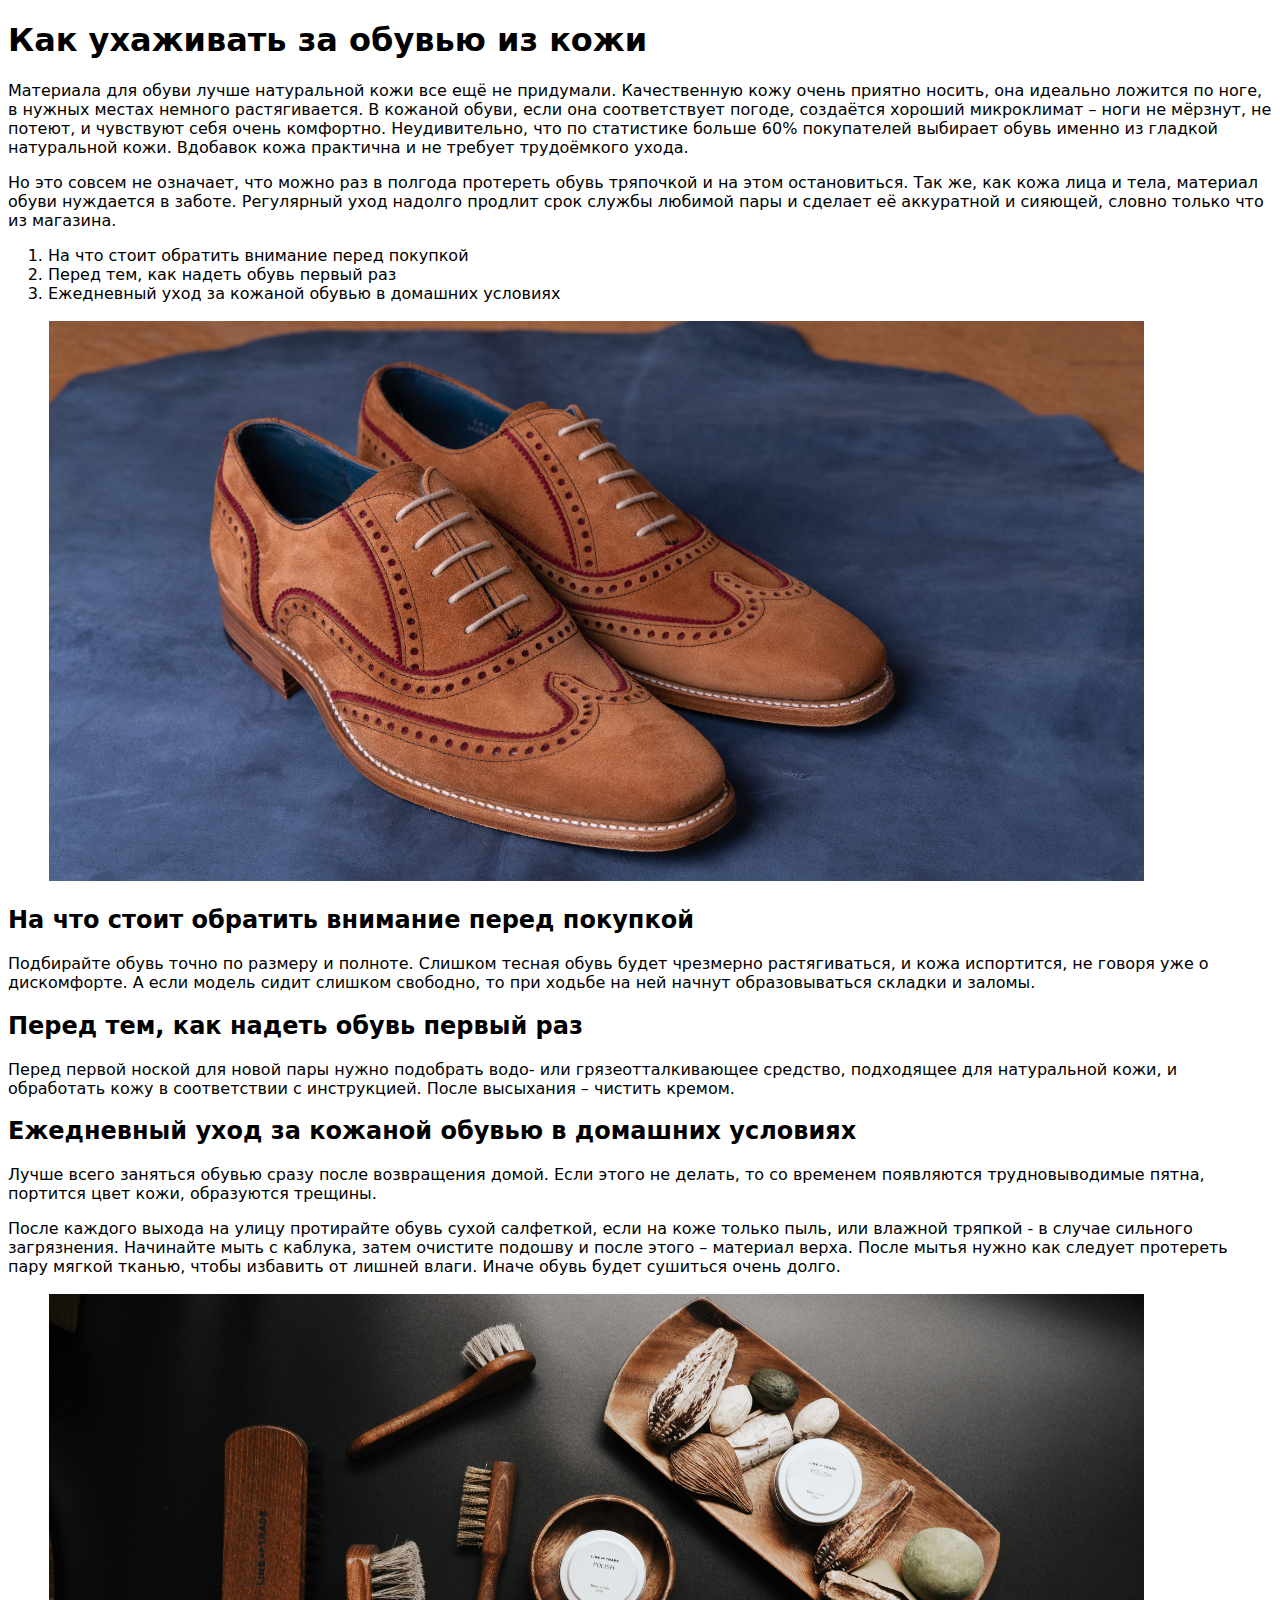
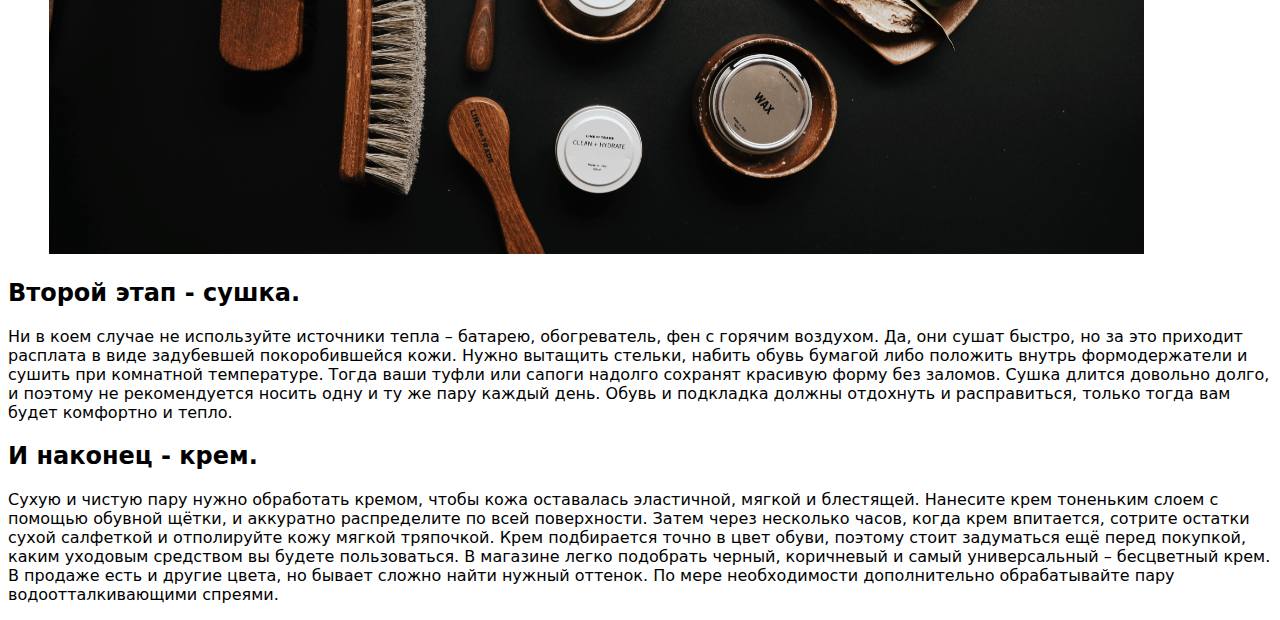
==== article.html @ 8c7f5c5b "first commit" ====
<!DOCTYPE html>
<html lang="en">
  <head>
    <meta charset="UTF-8" />
    <meta http-equiv="X-UA-Compatible" content="IE=edge" />
    <meta name="viewport" content="width=device-width, initial-scale=1.0" />
    <link rel="stylesheet" href="style.css" />
    <title>Document</title>
  </head>
  <body>
    <div class="wrapper">
      <h1>Как ухаживать за обувью из кожи</h1>
      <p>
        Материала для обуви лучше натуральной кожи все ещё не придумали.
        Качественную кожу очень приятно носить, она идеально ложится по ноге, в
        нужных местах немного растягивается. В кожаной обуви, если она
        соответствует погоде, создаётся хороший микроклимат – ноги не мёрзнут,
        не потеют, и чувствуют себя очень комфортно. Неудивительно, что по
        статистике больше 60% покупателей выбирает обувь именно из гладкой
        натуральной кожи. Вдобавок кожа практична и не требует трудоёмкого
        ухода.
      </p>
      <p>
        Но это совсем не означает, что можно раз в полгода протереть обувь
        тряпочкой и на этом остановиться. Так же, как кожа лица и тела, материал
        обуви нуждается в заботе. Регулярный уход надолго продлит срок службы
        любимой пары и сделает её аккуратной и сияющей, словно только что из
        магазина.
      </p>

      <ol>
        <li>На что стоит обратить внимание перед покупкой</li>
        <li>Перед тем, как надеть обувь первый раз</li>
        <li>Ежедневный уход за кожаной обувью в домашних условиях</li>
      </ol>

      <figure>
        <img src="/image/Rectangle 5.png" alt="картинка коричневых оксфордов" />
      </figure>

      <h2>На что стоит обратить внимание перед покупкой</h2>
      <p>
        Подбирайте обувь точно по размеру и полноте. Слишком тесная обувь будет
        чрезмерно растягиваться, и кожа испортится, не говоря уже о дискомфорте.
        А если модель сидит слишком свободно, то при ходьбе на ней начнут
        образовываться складки и заломы.
      </p>

      <h2>Перед тем, как надеть обувь первый раз</h2>
      <p>
        Перед первой ноской для новой пары нужно подобрать водо- или
        грязеотталкивающее средство, подходящее для натуральной кожи, и
        обработать кожу в соответствии с инструкцией. После высыхания – чистить
        кремом.
      </p>

      <h2>Ежедневный уход за кожаной обувью в домашних условиях</h2>
      <p>
        Лучше всего заняться обувью сразу после возвращения домой. Если этого не
        делать, то со временем появляются трудновыводимые пятна, портится цвет
        кожи, образуются трещины.
      </p>
      <p>
        После каждого выхода на улицу протирайте обувь сухой салфеткой, если на
        коже только пыль, или влажной тряпкой - в случае сильного загрязнения.
        Начинайте мыть с каблука, затем очистите подошву и после этого –
        материал верха. После мытья нужно как следует протереть пару мягкой
        тканью, чтобы избавить от лишней влаги. Иначе обувь будет сушиться очень
        долго.
      </p>

      <figure>
        <img
          src="/image/Rectangle 6.png"
          alt="картинка аксессуаров для ухода за обувью"
        />
      </figure>

      <h2>Второй этап - сушка.</h2>
      <p>
        Ни в коем случае не используйте источники тепла – батарею, обогреватель,
        фен с горячим воздухом. Да, они сушат быстро, но за это приходит
        расплата в виде задубевшей покоробившейся кожи. Нужно вытащить стельки,
        набить обувь бумагой либо положить внутрь формодержатели и сушить при
        комнатной температуре. Тогда ваши туфли или сапоги надолго сохранят
        красивую форму без заломов. Сушка длится довольно долго, и поэтому не
        рекомендуется носить одну и ту же пару каждый день. Обувь и подкладка
        должны отдохнуть и расправиться, только тогда вам будет комфортно и
        тепло.
      </p>

      <h2>И наконец - крем.</h2>
      <p>
        Сухую и чистую пару нужно обработать кремом, чтобы кожа оставалась
        эластичной, мягкой и блестящей. Нанесите крем тоненьким слоем с помощью
        обувной щётки, и аккуратно распределите по всей поверхности. Затем через
        несколько часов, когда крем впитается, сотрите остатки сухой салфеткой и
        отполируйте кожу мягкой тряпочкой. Крем подбирается точно в цвет обуви,
        поэтому стоит задуматься ещё перед покупкой, каким уходовым средством вы
        будете пользоваться. В магазине легко подобрать черный, коричневый и
        самый универсальный – бесцветный крем. В продаже есть и другие цвета, но
        бывает сложно найти нужный оттенок. По мере необходимости дополнительно
        обрабатывайте пару водоотталкивающими спреями.
      </p>
    </div>
  </body>
</html>
---- style.css ----
body {
    font-family: system-ui, -apple-system, BlinkMacSystemFont, 'Segoe UI', Roboto, Oxygen, Ubuntu, Cantarell, 'Open Sans', 'Helvetica Neue', sans-serif;
}
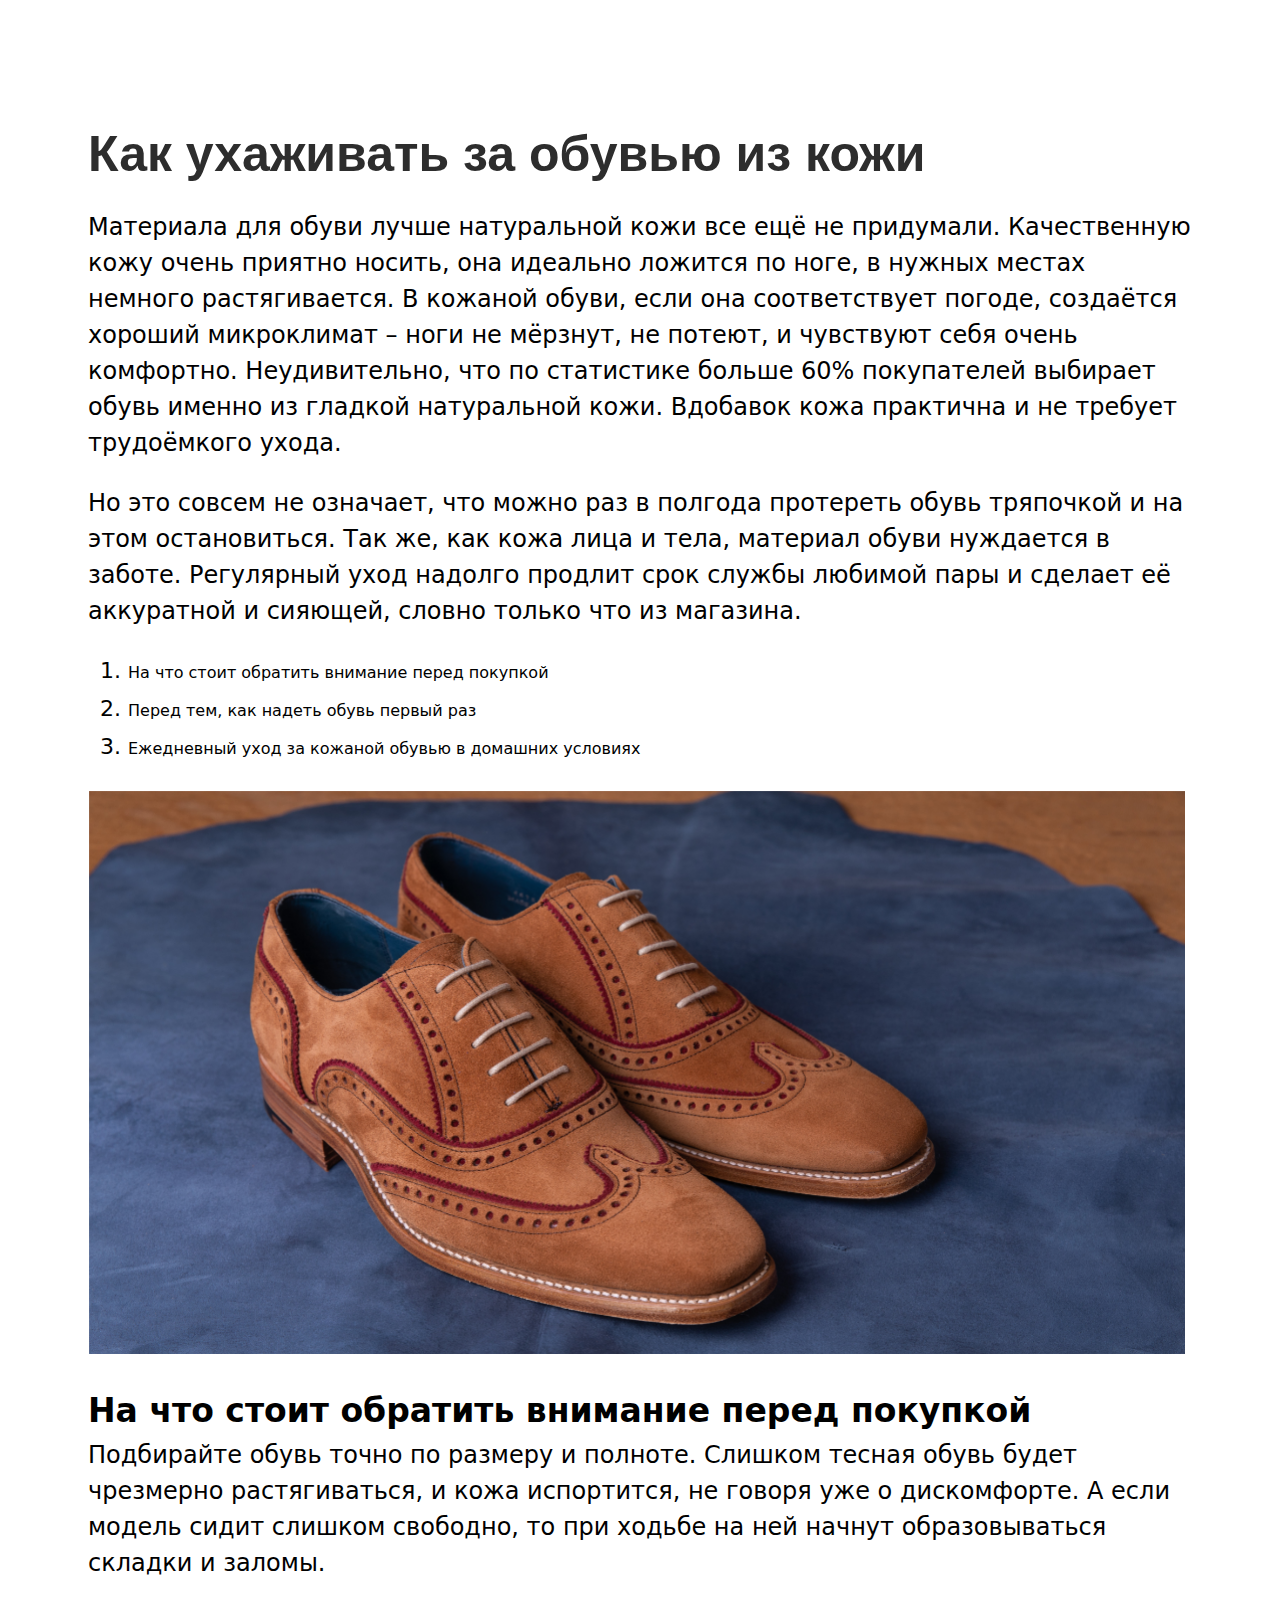
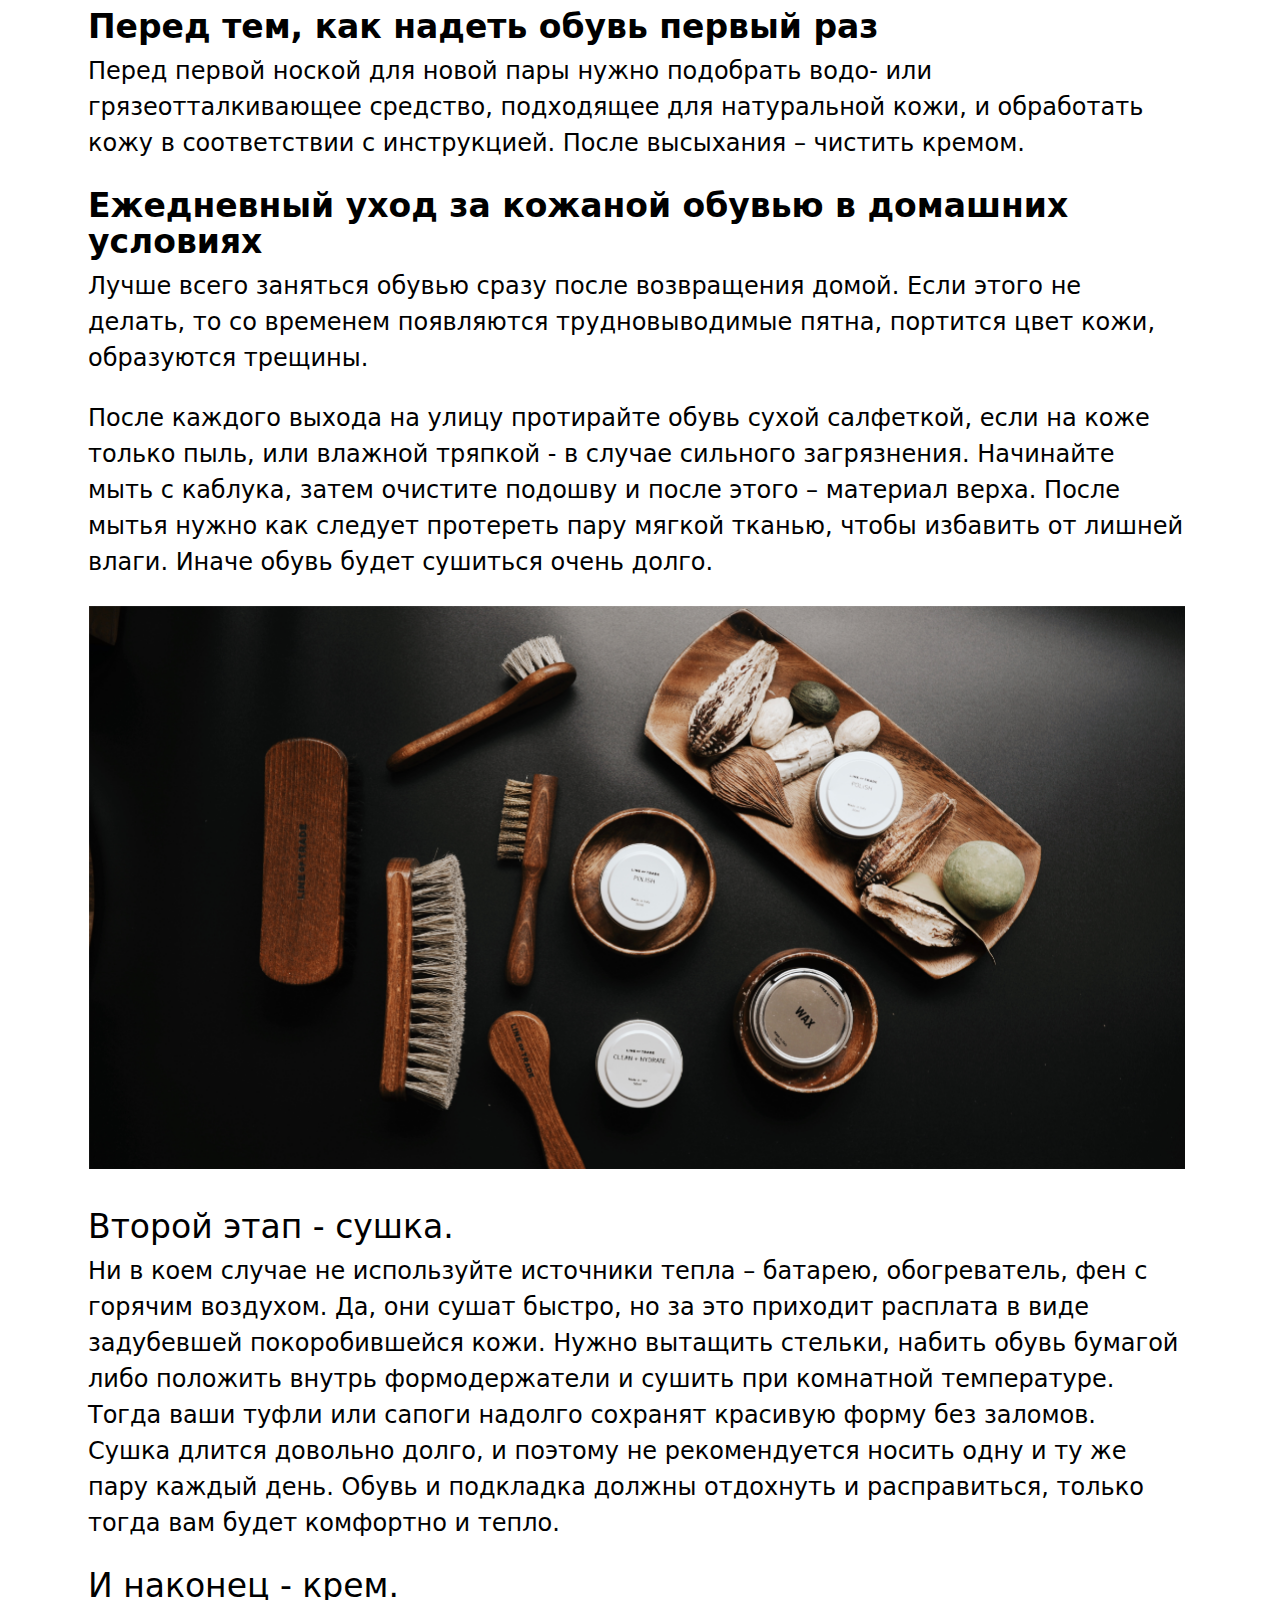
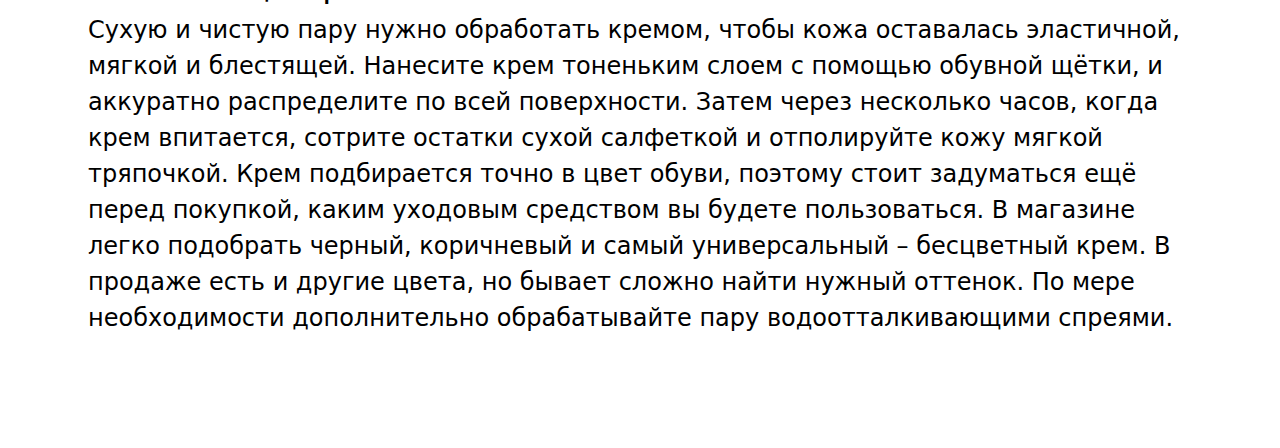
==== commit cd31ed95: "change css" ====
--- a/article.html
+++ b/article.html
@@ -27,81 +27,102 @@
         любимой пары и сделает её аккуратной и сияющей, словно только что из
         магазина.
       </p>
+      <section class="content">
+        <ol class="navy">
+          <li>
+            <a href="#before-sale"
+              >На что стоит обратить внимание перед покупкой</a
+            >
+          </li>
+          <li>
+            <a href="#before-first-use"
+              >Перед тем, как надеть обувь первый раз</a
+            >
+          </li>
+          <li>
+            <a href="#everyday-care"
+              >Ежедневный уход за кожаной обувью в домашних условиях</a
+            >
+          </li>
+        </ol>
 
-      <ol>
-        <li>На что стоит обратить внимание перед покупкой</li>
-        <li>Перед тем, как надеть обувь первый раз</li>
-        <li>Ежедневный уход за кожаной обувью в домашних условиях</li>
-      </ol>
+        <section class="" id="before-sale">
+          <img
+            src="/image/Rectangle 5.png"
+            alt="картинка коричневых оксфордов"
+          />
+          <h2>На что стоит обратить внимание перед покупкой</h2>
+          <p>
+            Подбирайте обувь точно по размеру и полноте. Слишком тесная обувь
+            будет чрезмерно растягиваться, и кожа испортится, не говоря уже о
+            дискомфорте. А если модель сидит слишком свободно, то при ходьбе на
+            ней начнут образовываться складки и заломы.
+          </p>
+        </section>
 
-      <figure>
-        <img src="/image/Rectangle 5.png" alt="картинка коричневых оксфордов" />
-      </figure>
+        <section class="" id="before-first-use">
+          <h2>Перед тем, как надеть обувь первый раз</h2>
+          <p>
+            Перед первой ноской для новой пары нужно подобрать водо- или
+            грязеотталкивающее средство, подходящее для натуральной кожи, и
+            обработать кожу в соответствии с инструкцией. После высыхания –
+            чистить кремом.
+          </p>
+        </section>
 
-      <h2>На что стоит обратить внимание перед покупкой</h2>
-      <p>
-        Подбирайте обувь точно по размеру и полноте. Слишком тесная обувь будет
-        чрезмерно растягиваться, и кожа испортится, не говоря уже о дискомфорте.
-        А если модель сидит слишком свободно, то при ходьбе на ней начнут
-        образовываться складки и заломы.
-      </p>
+        <section>
+          <h2 id="everyday-care">
+            Ежедневный уход за кожаной обувью в домашних условиях
+          </h2>
+          <p>
+            Лучше всего заняться обувью сразу после возвращения домой. Если
+            этого не делать, то со временем появляются трудновыводимые пятна,
+            портится цвет кожи, образуются трещины.
+          </p>
+          <p>
+            После каждого выхода на улицу протирайте обувь сухой салфеткой, если
+            на коже только пыль, или влажной тряпкой - в случае сильного
+            загрязнения. Начинайте мыть с каблука, затем очистите подошву и
+            после этого – материал верха. После мытья нужно как следует
+            протереть пару мягкой тканью, чтобы избавить от лишней влаги. Иначе
+            обувь будет сушиться очень долго.
+          </p>
+          <img
+            src="/image/Rectangle 6.png"
+            alt="картинка аксессуаров для ухода за обувью"
+          />
+        </section>
 
-      <h2>Перед тем, как надеть обувь первый раз</h2>
-      <p>
-        Перед первой ноской для новой пары нужно подобрать водо- или
-        грязеотталкивающее средство, подходящее для натуральной кожи, и
-        обработать кожу в соответствии с инструкцией. После высыхания – чистить
-        кремом.
-      </p>
+        <section class="care">
+          <h2 class="h-care">Второй этап - сушка.</h2>
+          <p>
+            Ни в коем случае не используйте источники тепла – батарею,
+            обогреватель, фен с горячим воздухом. Да, они сушат быстро, но за
+            это приходит расплата в виде задубевшей покоробившейся кожи. Нужно
+            вытащить стельки, набить обувь бумагой либо положить внутрь
+            формодержатели и сушить при комнатной температуре. Тогда ваши туфли
+            или сапоги надолго сохранят красивую форму без заломов. Сушка длится
+            довольно долго, и поэтому не рекомендуется носить одну и ту же пару
+            каждый день. Обувь и подкладка должны отдохнуть и расправиться,
+            только тогда вам будет комфортно и тепло.
+          </p>
 
-      <h2>Ежедневный уход за кожаной обувью в домашних условиях</h2>
-      <p>
-        Лучше всего заняться обувью сразу после возвращения домой. Если этого не
-        делать, то со временем появляются трудновыводимые пятна, портится цвет
-        кожи, образуются трещины.
-      </p>
-      <p>
-        После каждого выхода на улицу протирайте обувь сухой салфеткой, если на
-        коже только пыль, или влажной тряпкой - в случае сильного загрязнения.
-        Начинайте мыть с каблука, затем очистите подошву и после этого –
-        материал верха. После мытья нужно как следует протереть пару мягкой
-        тканью, чтобы избавить от лишней влаги. Иначе обувь будет сушиться очень
-        долго.
-      </p>
-
-      <figure>
-        <img
-          src="/image/Rectangle 6.png"
-          alt="картинка аксессуаров для ухода за обувью"
-        />
-      </figure>
-
-      <h2>Второй этап - сушка.</h2>
-      <p>
-        Ни в коем случае не используйте источники тепла – батарею, обогреватель,
-        фен с горячим воздухом. Да, они сушат быстро, но за это приходит
-        расплата в виде задубевшей покоробившейся кожи. Нужно вытащить стельки,
-        набить обувь бумагой либо положить внутрь формодержатели и сушить при
-        комнатной температуре. Тогда ваши туфли или сапоги надолго сохранят
-        красивую форму без заломов. Сушка длится довольно долго, и поэтому не
-        рекомендуется носить одну и ту же пару каждый день. Обувь и подкладка
-        должны отдохнуть и расправиться, только тогда вам будет комфортно и
-        тепло.
-      </p>
-
-      <h2>И наконец - крем.</h2>
-      <p>
-        Сухую и чистую пару нужно обработать кремом, чтобы кожа оставалась
-        эластичной, мягкой и блестящей. Нанесите крем тоненьким слоем с помощью
-        обувной щётки, и аккуратно распределите по всей поверхности. Затем через
-        несколько часов, когда крем впитается, сотрите остатки сухой салфеткой и
-        отполируйте кожу мягкой тряпочкой. Крем подбирается точно в цвет обуви,
-        поэтому стоит задуматься ещё перед покупкой, каким уходовым средством вы
-        будете пользоваться. В магазине легко подобрать черный, коричневый и
-        самый универсальный – бесцветный крем. В продаже есть и другие цвета, но
-        бывает сложно найти нужный оттенок. По мере необходимости дополнительно
-        обрабатывайте пару водоотталкивающими спреями.
-      </p>
+          <h2 class="h-care">И наконец - крем.</h2>
+          <p>
+            Сухую и чистую пару нужно обработать кремом, чтобы кожа оставалась
+            эластичной, мягкой и блестящей. Нанесите крем тоненьким слоем с
+            помощью обувной щётки, и аккуратно распределите по всей поверхности.
+            Затем через несколько часов, когда крем впитается, сотрите остатки
+            сухой салфеткой и отполируйте кожу мягкой тряпочкой. Крем
+            подбирается точно в цвет обуви, поэтому стоит задуматься ещё перед
+            покупкой, каким уходовым средством вы будете пользоваться. В
+            магазине легко подобрать черный, коричневый и самый универсальный –
+            бесцветный крем. В продаже есть и другие цвета, но бывает сложно
+            найти нужный оттенок. По мере необходимости дополнительно
+            обрабатывайте пару водоотталкивающими спреями.
+          </p>
+        </section>
+      </section>
     </div>
   </body>
 </html>
--- a/style.css
+++ b/style.css
@@ -1,4 +1,65 @@
 body {
-    font-family: system-ui, -apple-system, BlinkMacSystemFont, 'Segoe UI', Roboto, Oxygen, Ubuntu, Cantarell, 'Open Sans', 'Helvetica Neue', sans-serif;
+    font-family: 
+    system-ui, 
+    -apple-system, 
+    BlinkMacSystemFont, 
+    'Segoe UI', 
+    Roboto, 
+    Oxygen, 
+    Ubuntu, 
+    Cantarell, 
+    'Open Sans', 
+    'Helvetica Neue', 
+    sans-serif;
+    padding: 80px;
 }
 
+.wrapper {
+    max-width: 1920px;
+    font-size: 22px;
+    line-height: 36px;
+}
+
+.content {
+    max-width: 1095px;
+}
+
+h1 {
+    width: 870px;
+    height: 54px;
+    font-size: 50px;
+    line-height: 65px;
+    color: #2d2d2d;
+    font-weight: bold;
+    font-family: "Arial"; 
+}
+
+h2 {
+    margin-bottom: -16px;
+}
+
+ol {
+    list-style-position: outside;
+}
+
+p {
+    font-size: 24px;
+}
+
+a {
+    color: inherit;
+    text-decoration: none;
+    font-size: 16px;
+}
+
+img {
+    width: 1098px;
+    height: 566px;
+}
+
+.h-care {
+    font-weight: 400;
+}
+
+
+
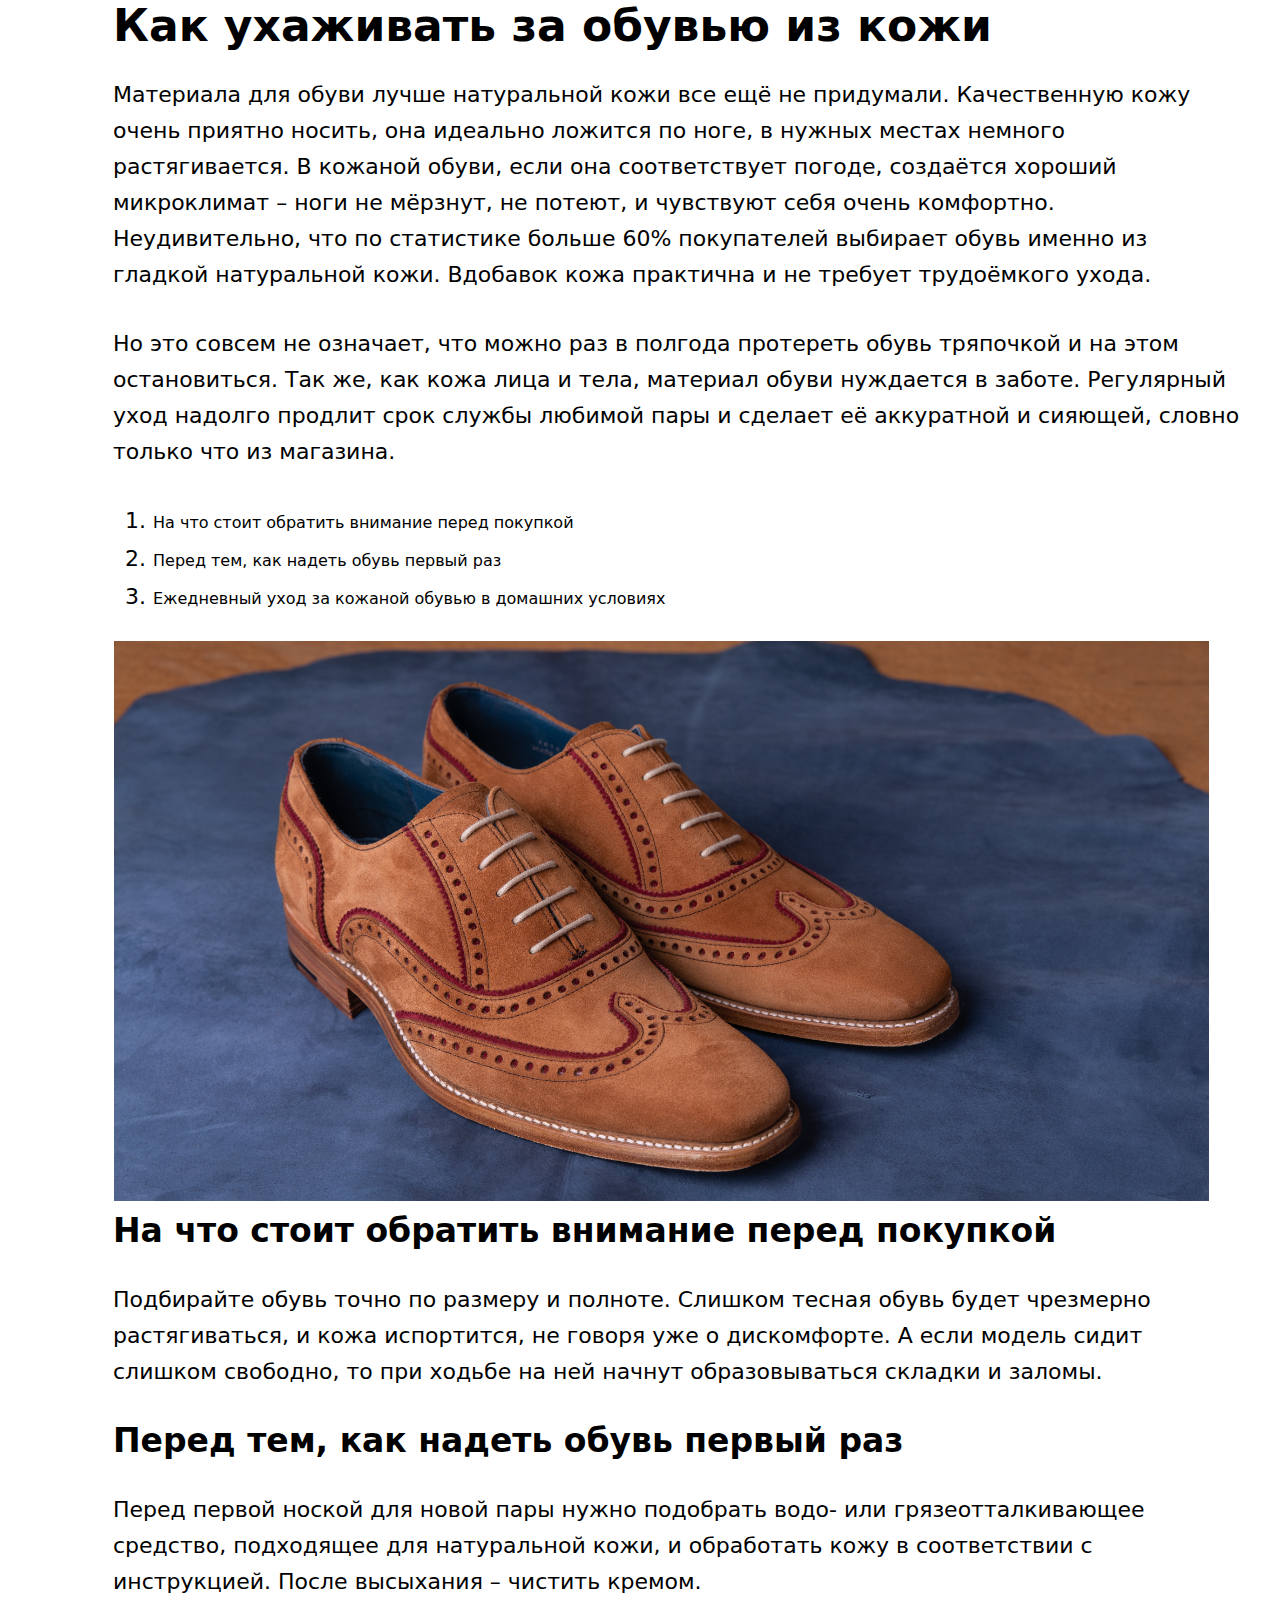
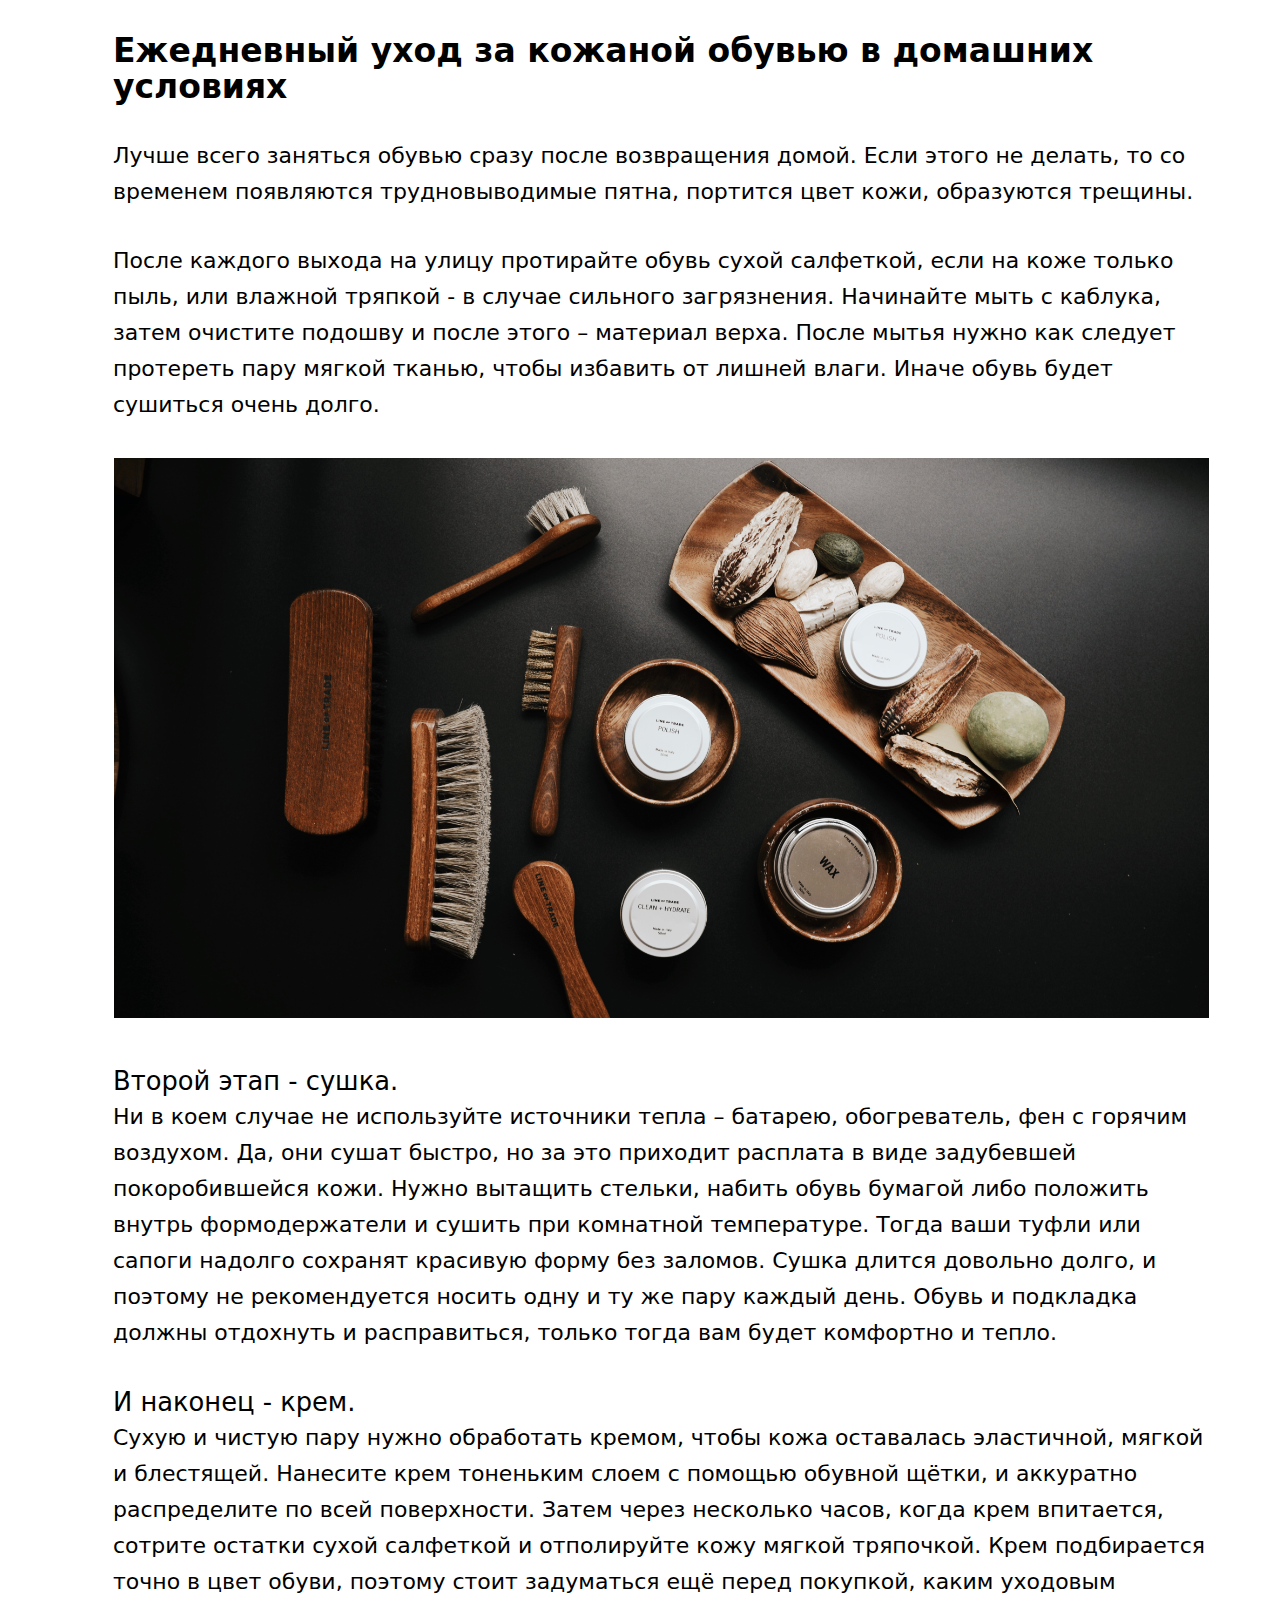
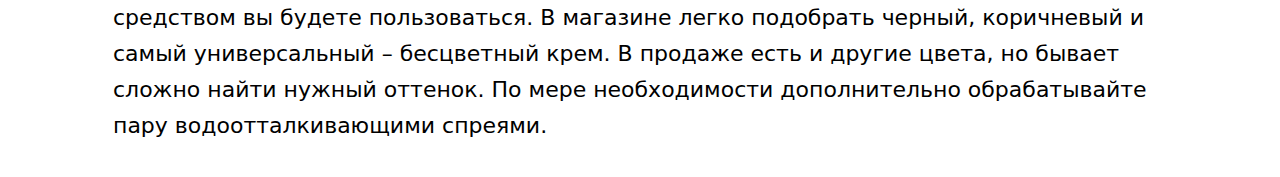
==== commit 3aa3c6a6: "change css" ====
--- a/article.html
+++ b/article.html
@@ -9,7 +9,7 @@
   </head>
   <body>
     <div class="wrapper">
-      <h1>Как ухаживать за обувью из кожи</h1>
+      <h1 class="header-main">Как ухаживать за обувью из кожи</h1>
       <p>
         Материала для обуви лучше натуральной кожи все ещё не придумали.
         Качественную кожу очень приятно носить, она идеально ложится по ноге, в
@@ -46,12 +46,14 @@
           </li>
         </ol>
 
-        <section class="" id="before-sale">
+        <section class="section" id="before-sale">
           <img
             src="/image/Rectangle 5.png"
             alt="картинка коричневых оксфордов"
           />
-          <h2>На что стоит обратить внимание перед покупкой</h2>
+          <h2 class="look-before">
+            На что стоит обратить внимание перед покупкой
+          </h2>
           <p>
             Подбирайте обувь точно по размеру и полноте. Слишком тесная обувь
             будет чрезмерно растягиваться, и кожа испортится, не говоря уже о
@@ -60,8 +62,8 @@
           </p>
         </section>
 
-        <section class="" id="before-first-use">
-          <h2>Перед тем, как надеть обувь первый раз</h2>
+        <section class="section" id="before-first-use">
+          <h2 class="look-before">Перед тем, как надеть обувь первый раз</h2>
           <p>
             Перед первой ноской для новой пары нужно подобрать водо- или
             грязеотталкивающее средство, подходящее для натуральной кожи, и
@@ -70,7 +72,7 @@
           </p>
         </section>
 
-        <section>
+        <section class="section">
           <h2 id="everyday-care">
             Ежедневный уход за кожаной обувью в домашних условиях
           </h2>
@@ -93,8 +95,8 @@
           />
         </section>
 
-        <section class="care">
-          <h2 class="h-care">Второй этап - сушка.</h2>
+        <section class="section">
+          <h3 class="care">Второй этап - сушка.</h3>
           <p>
             Ни в коем случае не используйте источники тепла – батарею,
             обогреватель, фен с горячим воздухом. Да, они сушат быстро, но за
@@ -107,7 +109,7 @@
             только тогда вам будет комфортно и тепло.
           </p>
 
-          <h2 class="h-care">И наконец - крем.</h2>
+          <h3 class="care">И наконец - крем.</h3>
           <p>
             Сухую и чистую пару нужно обработать кремом, чтобы кожа оставалась
             эластичной, мягкой и блестящей. Нанесите крем тоненьким слоем с
--- a/style.css
+++ b/style.css
@@ -1,3 +1,7 @@
+*{ 
+    box-sizing: border-box;
+}
+
 body {
     font-family: 
     system-ui, 
@@ -11,39 +15,25 @@
     'Open Sans', 
     'Helvetica Neue', 
     sans-serif;
-    padding: 80px;
+    font-size: 22px;
+    line-height: 33px;
+    padding-left: 75px;
 }
 
 .wrapper {
     max-width: 1920px;
     font-size: 22px;
     line-height: 36px;
+    padding: 0 30px;
 }
 
 .content {
     max-width: 1095px;
 }
 
-h1 {
-    width: 870px;
-    height: 54px;
-    font-size: 50px;
-    line-height: 65px;
-    color: #2d2d2d;
-    font-weight: bold;
-    font-family: "Arial"; 
-}
-
-h2 {
-    margin-bottom: -16px;
-}
-
-ol {
-    list-style-position: outside;
-}
-
-p {
-    font-size: 24px;
+h2, p, h3, h1 {
+    margin: 0;
+    margin-bottom: 33px;
 }
 
 a {
@@ -52,14 +42,11 @@
     font-size: 16px;
 }
 
-img {
-    width: 1098px;
-    height: 566px;
+.section {
+    margin-bottom: 33px;
 }
 
-.h-care {
+.care {
     font-weight: 400;
-}
-
-
-
+    margin-bottom: 0;
+}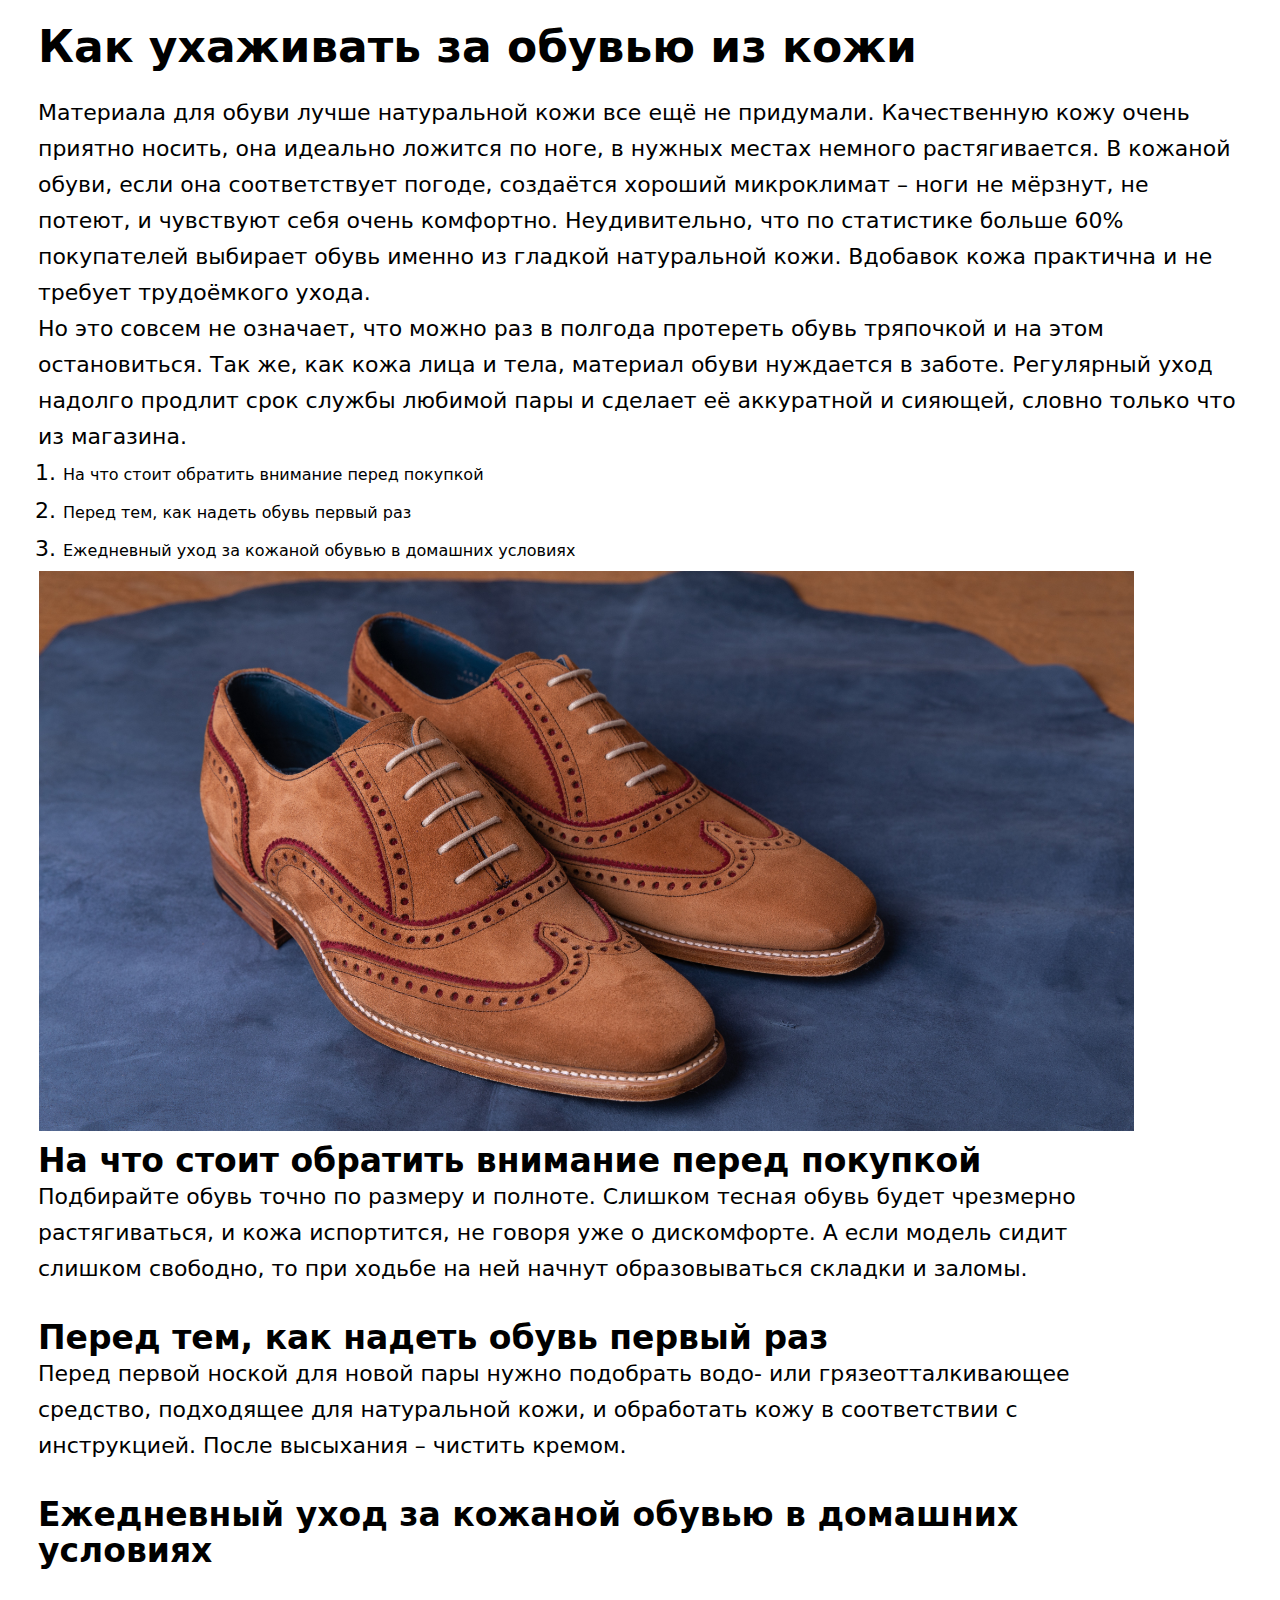
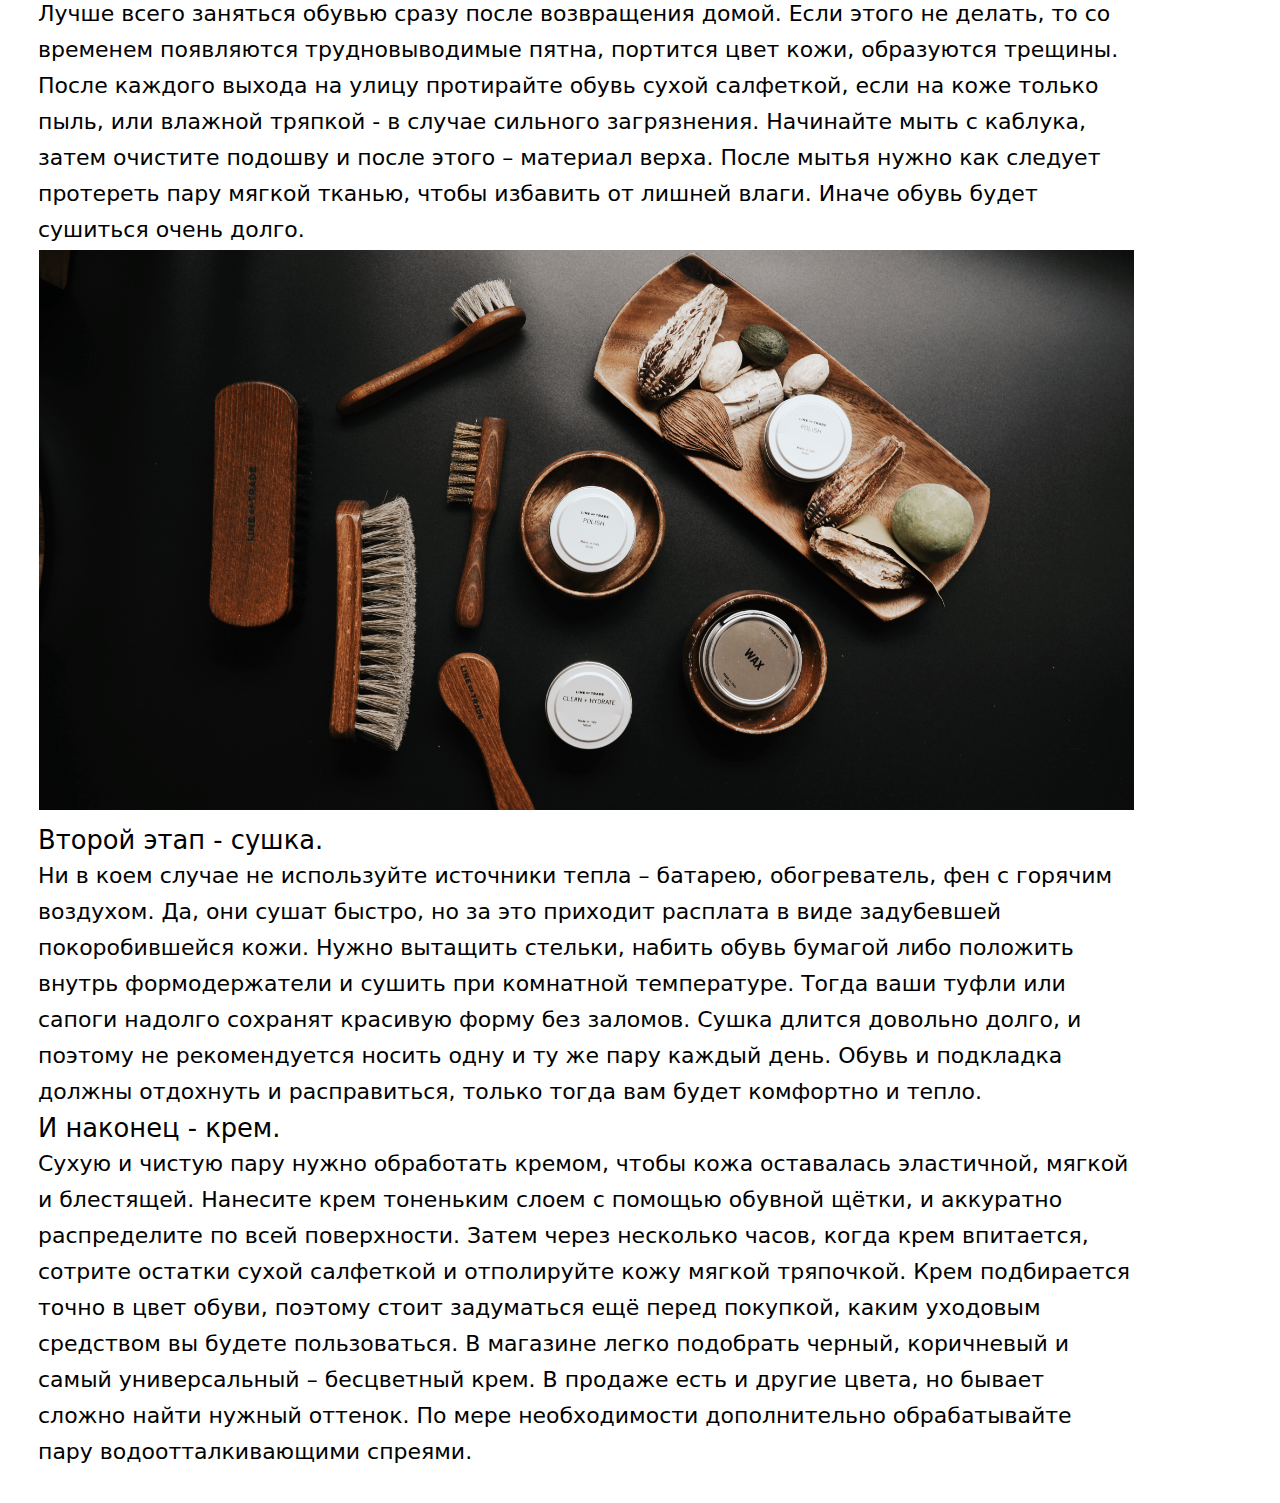
==== commit 7771aec4: "change css" ====
--- a/article.html
+++ b/article.html
@@ -10,7 +10,7 @@
   <body>
     <div class="wrapper">
       <h1 class="header-main">Как ухаживать за обувью из кожи</h1>
-      <p>
+      <p class="paragraph">
         Материала для обуви лучше натуральной кожи все ещё не придумали.
         Качественную кожу очень приятно носить, она идеально ложится по ноге, в
         нужных местах немного растягивается. В кожаной обуви, если она
@@ -20,14 +20,14 @@
         натуральной кожи. Вдобавок кожа практична и не требует трудоёмкого
         ухода.
       </p>
-      <p>
+      <p class="paragraph">
         Но это совсем не означает, что можно раз в полгода протереть обувь
         тряпочкой и на этом остановиться. Так же, как кожа лица и тела, материал
         обуви нуждается в заботе. Регулярный уход надолго продлит срок службы
         любимой пары и сделает её аккуратной и сияющей, словно только что из
         магазина.
       </p>
-      <section class="content">
+      <nav class="nav">
         <ol class="navy">
           <li>
             <a href="#before-sale"
@@ -45,7 +45,9 @@
             >
           </li>
         </ol>
+      </nav>
 
+      <div class="content">
         <section class="section" id="before-sale">
           <img
             src="/image/Rectangle 5.png"
@@ -54,7 +56,7 @@
           <h2 class="look-before">
             На что стоит обратить внимание перед покупкой
           </h2>
-          <p>
+          <p class="paragraph">
             Подбирайте обувь точно по размеру и полноте. Слишком тесная обувь
             будет чрезмерно растягиваться, и кожа испортится, не говоря уже о
             дискомфорте. А если модель сидит слишком свободно, то при ходьбе на
@@ -64,7 +66,7 @@
 
         <section class="section" id="before-first-use">
           <h2 class="look-before">Перед тем, как надеть обувь первый раз</h2>
-          <p>
+          <p class="paragraph">
             Перед первой ноской для новой пары нужно подобрать водо- или
             грязеотталкивающее средство, подходящее для натуральной кожи, и
             обработать кожу в соответствии с инструкцией. После высыхания –
@@ -76,12 +78,12 @@
           <h2 id="everyday-care">
             Ежедневный уход за кожаной обувью в домашних условиях
           </h2>
-          <p>
+          <p class="paragraph">
             Лучше всего заняться обувью сразу после возвращения домой. Если
             этого не делать, то со временем появляются трудновыводимые пятна,
             портится цвет кожи, образуются трещины.
           </p>
-          <p>
+          <p class="paragraph">
             После каждого выхода на улицу протирайте обувь сухой салфеткой, если
             на коже только пыль, или влажной тряпкой - в случае сильного
             загрязнения. Начинайте мыть с каблука, затем очистите подошву и
@@ -93,38 +95,38 @@
             src="/image/Rectangle 6.png"
             alt="картинка аксессуаров для ухода за обувью"
           />
+          <section class="section">
+            <h3 class="care">Второй этап - сушка.</h3>
+            <p class="paragraph">
+              Ни в коем случае не используйте источники тепла – батарею,
+              обогреватель, фен с горячим воздухом. Да, они сушат быстро, но за
+              это приходит расплата в виде задубевшей покоробившейся кожи. Нужно
+              вытащить стельки, набить обувь бумагой либо положить внутрь
+              формодержатели и сушить при комнатной температуре. Тогда ваши
+              туфли или сапоги надолго сохранят красивую форму без заломов.
+              Сушка длится довольно долго, и поэтому не рекомендуется носить
+              одну и ту же пару каждый день. Обувь и подкладка должны отдохнуть
+              и расправиться, только тогда вам будет комфортно и тепло.
+            </p>
+
+            <h3 class="care">И наконец - крем.</h3>
+            <p class="paragraph">
+              Сухую и чистую пару нужно обработать кремом, чтобы кожа оставалась
+              эластичной, мягкой и блестящей. Нанесите крем тоненьким слоем с
+              помощью обувной щётки, и аккуратно распределите по всей
+              поверхности. Затем через несколько часов, когда крем впитается,
+              сотрите остатки сухой салфеткой и отполируйте кожу мягкой
+              тряпочкой. Крем подбирается точно в цвет обуви, поэтому стоит
+              задуматься ещё перед покупкой, каким уходовым средством вы будете
+              пользоваться. В магазине легко подобрать черный, коричневый и
+              самый универсальный – бесцветный крем. В продаже есть и другие
+              цвета, но бывает сложно найти нужный оттенок. По мере
+              необходимости дополнительно обрабатывайте пару водоотталкивающими
+              спреями.
+            </p>
+          </section>
         </section>
-
-        <section class="section">
-          <h3 class="care">Второй этап - сушка.</h3>
-          <p>
-            Ни в коем случае не используйте источники тепла – батарею,
-            обогреватель, фен с горячим воздухом. Да, они сушат быстро, но за
-            это приходит расплата в виде задубевшей покоробившейся кожи. Нужно
-            вытащить стельки, набить обувь бумагой либо положить внутрь
-            формодержатели и сушить при комнатной температуре. Тогда ваши туфли
-            или сапоги надолго сохранят красивую форму без заломов. Сушка длится
-            довольно долго, и поэтому не рекомендуется носить одну и ту же пару
-            каждый день. Обувь и подкладка должны отдохнуть и расправиться,
-            только тогда вам будет комфортно и тепло.
-          </p>
-
-          <h3 class="care">И наконец - крем.</h3>
-          <p>
-            Сухую и чистую пару нужно обработать кремом, чтобы кожа оставалась
-            эластичной, мягкой и блестящей. Нанесите крем тоненьким слоем с
-            помощью обувной щётки, и аккуратно распределите по всей поверхности.
-            Затем через несколько часов, когда крем впитается, сотрите остатки
-            сухой салфеткой и отполируйте кожу мягкой тряпочкой. Крем
-            подбирается точно в цвет обуви, поэтому стоит задуматься ещё перед
-            покупкой, каким уходовым средством вы будете пользоваться. В
-            магазине легко подобрать черный, коричневый и самый универсальный –
-            бесцветный крем. В продаже есть и другие цвета, но бывает сложно
-            найти нужный оттенок. По мере необходимости дополнительно
-            обрабатывайте пару водоотталкивающими спреями.
-          </p>
-        </section>
-      </section>
+      </div>
     </div>
   </body>
 </html>
--- a/style.css
+++ b/style.css
@@ -16,8 +16,12 @@
     'Helvetica Neue', 
     sans-serif;
     font-size: 22px;
-    line-height: 33px;
-    padding-left: 75px;
+
+}
+
+.navy {
+    padding: 0 25px;
+    margin: 0;
 }
 
 .wrapper {
@@ -25,15 +29,12 @@
     font-size: 22px;
     line-height: 36px;
     padding: 0 30px;
+    margin: 0 auto;
 }
 
 .content {
     max-width: 1095px;
-}
 
-h2, p, h3, h1 {
-    margin: 0;
-    margin-bottom: 33px;
 }
 
 a {
@@ -49,4 +50,8 @@
 .care {
     font-weight: 400;
     margin-bottom: 0;
+}
+
+.look-before, .care, .paragraph {
+    margin: 0;
 }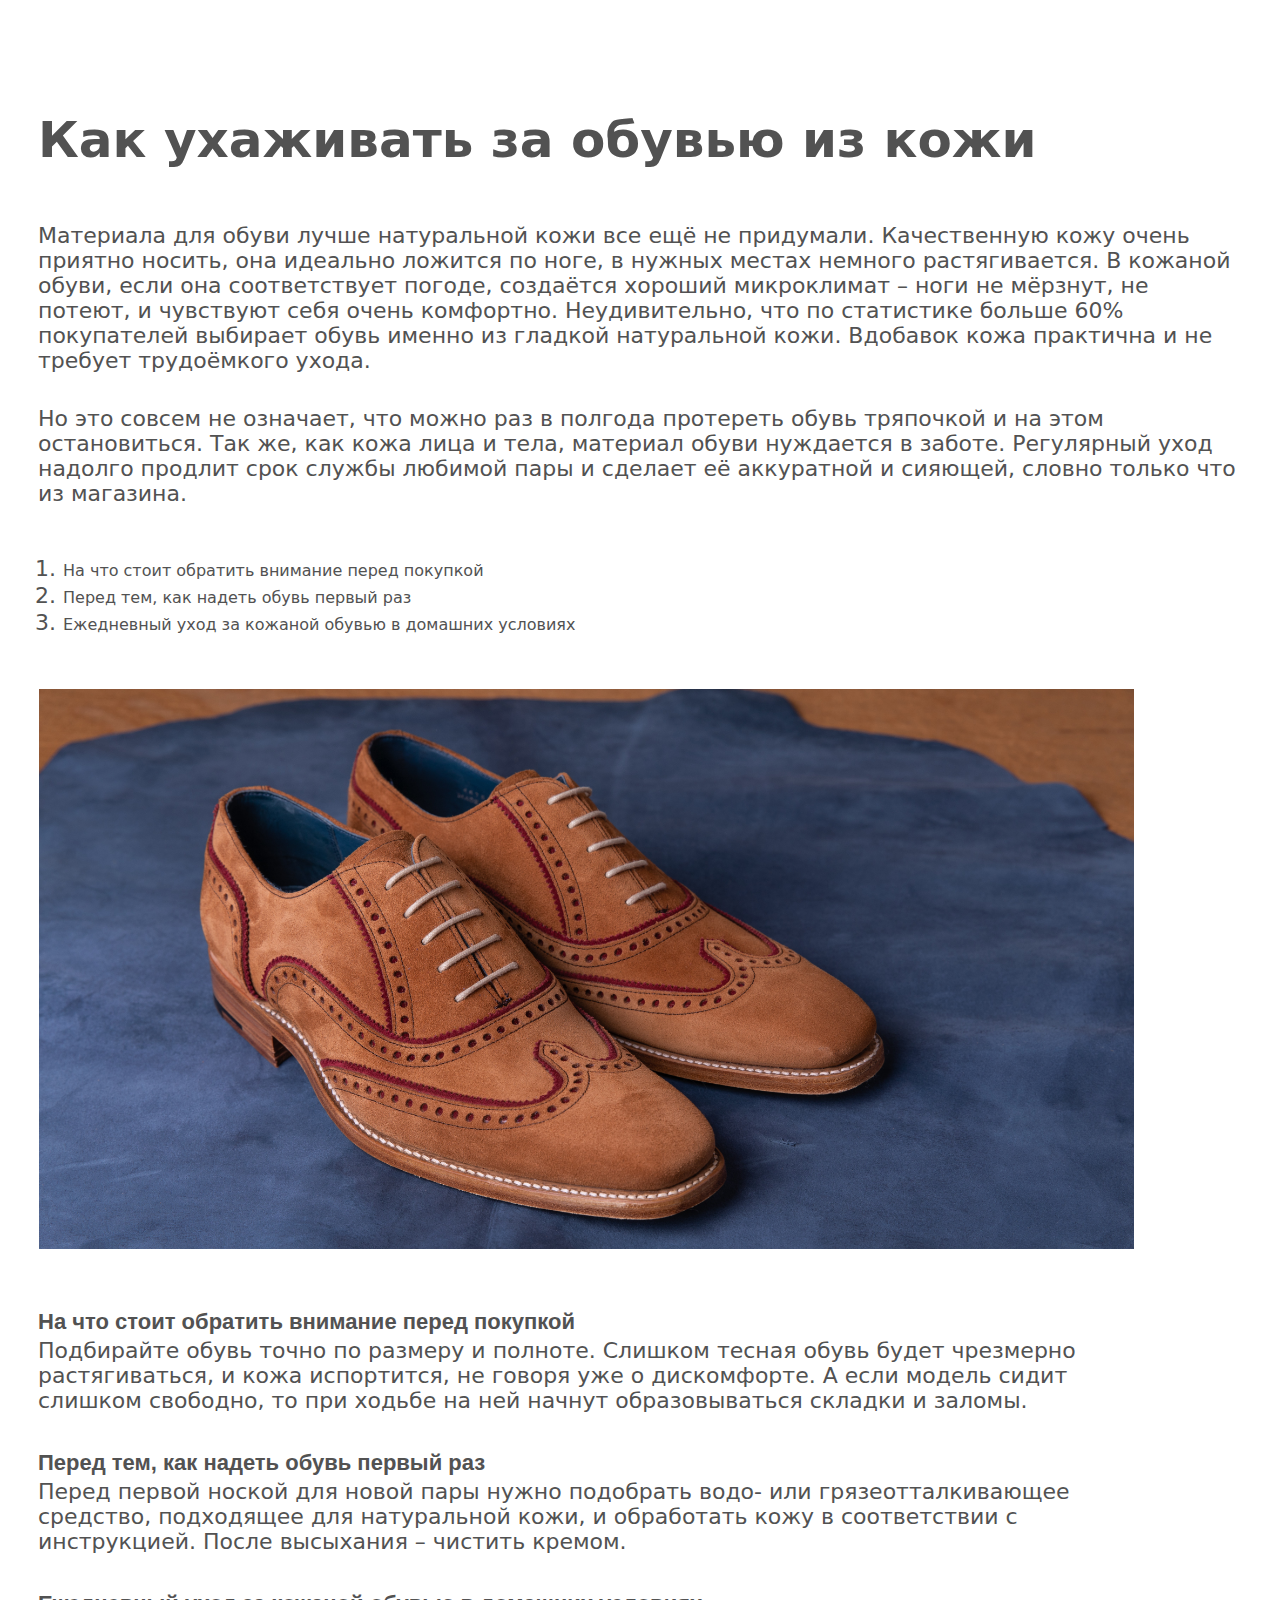
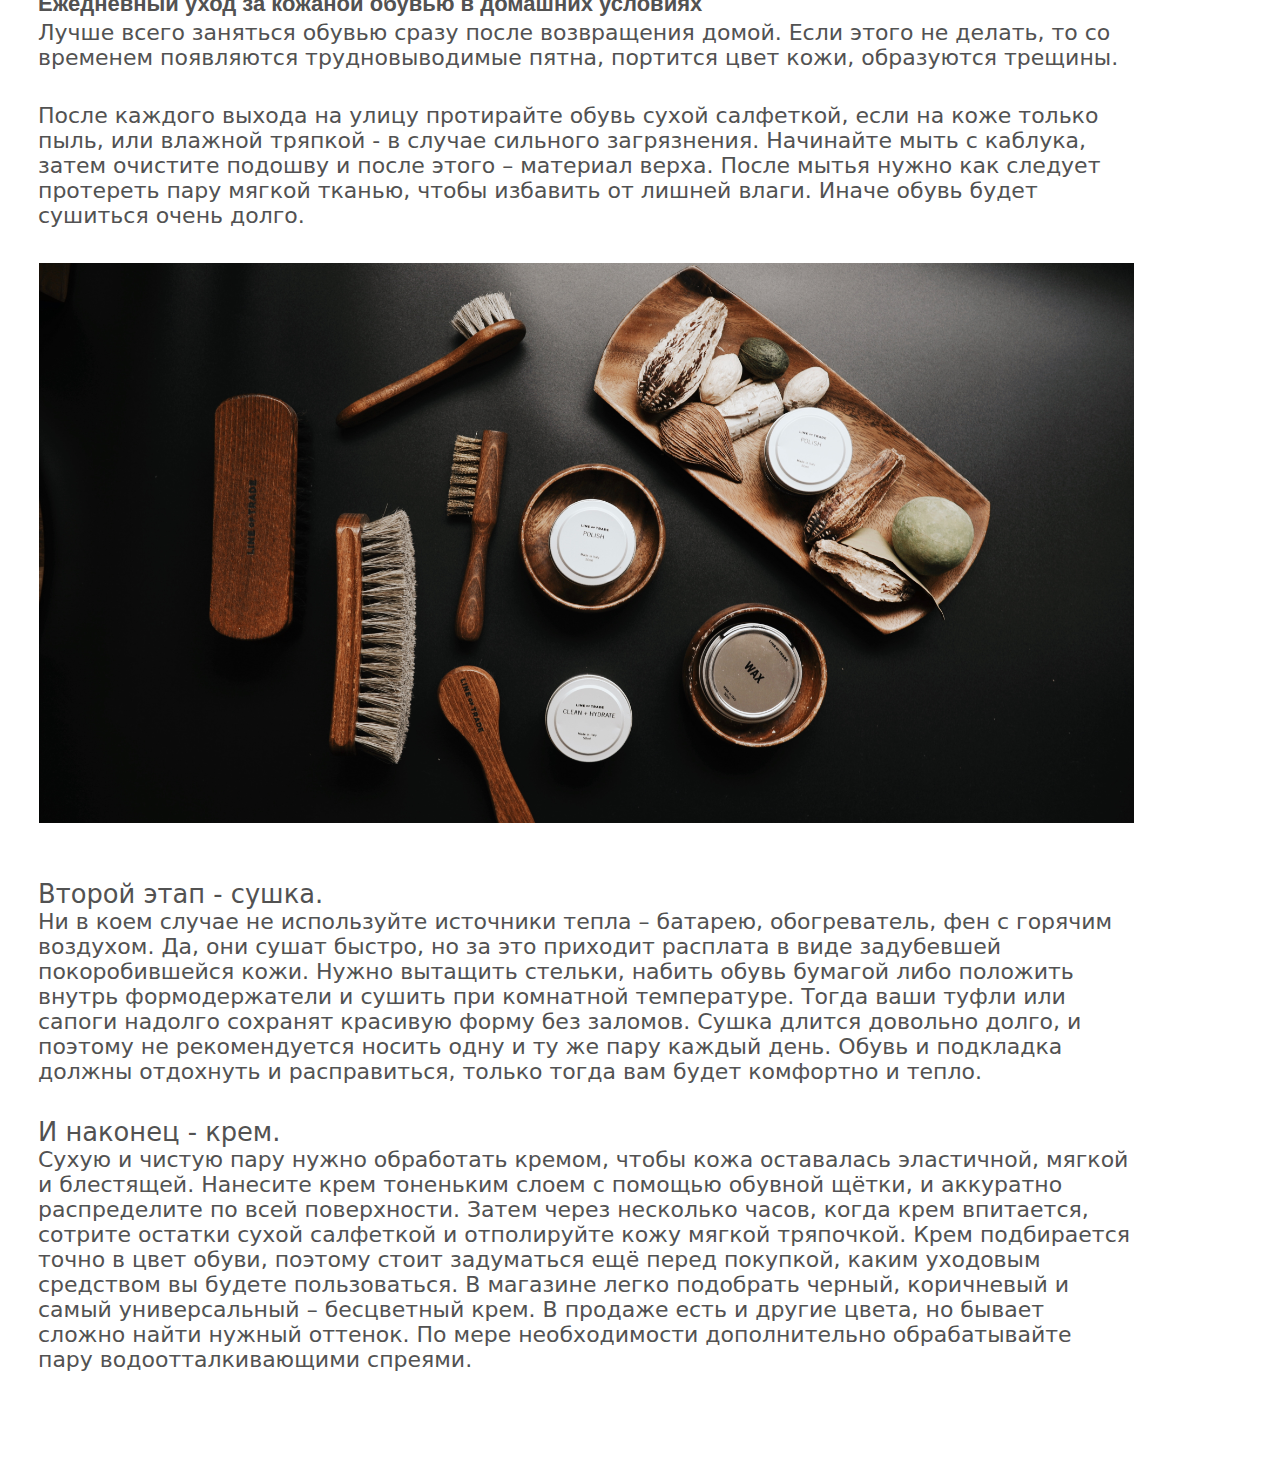
==== commit 0f22088f: "переделал css" ====
--- a/article.html
+++ b/article.html
@@ -9,7 +9,7 @@
   </head>
   <body>
     <div class="wrapper">
-      <h1 class="header-main">Как ухаживать за обувью из кожи</h1>
+      <h1 class="title">Как ухаживать за обувью из кожи</h1>
       <p class="paragraph">
         Материала для обуви лучше натуральной кожи все ещё не придумали.
         Качественную кожу очень приятно носить, она идеально ложится по ноге, в
@@ -30,17 +30,17 @@
       <nav class="nav">
         <ol class="navy">
           <li>
-            <a href="#before-sale"
+            <a class="link" href="#before-sale"
               >На что стоит обратить внимание перед покупкой</a
             >
           </li>
           <li>
-            <a href="#before-first-use"
+            <a class="link" href="#before-first-use"
               >Перед тем, как надеть обувь первый раз</a
             >
           </li>
           <li>
-            <a href="#everyday-care"
+            <a class="link" href="#everyday-care"
               >Ежедневный уход за кожаной обувью в домашних условиях</a
             >
           </li>
@@ -50,10 +50,11 @@
       <div class="content">
         <section class="section" id="before-sale">
           <img
+            class="img"
             src="/image/Rectangle 5.png"
             alt="картинка коричневых оксфордов"
           />
-          <h2 class="look-before">
+          <h2 class="sub-title">
             На что стоит обратить внимание перед покупкой
           </h2>
           <p class="paragraph">
@@ -65,7 +66,7 @@
         </section>
 
         <section class="section" id="before-first-use">
-          <h2 class="look-before">Перед тем, как надеть обувь первый раз</h2>
+          <h2 class="sub-title">Перед тем, как надеть обувь первый раз</h2>
           <p class="paragraph">
             Перед первой ноской для новой пары нужно подобрать водо- или
             грязеотталкивающее средство, подходящее для натуральной кожи, и
@@ -75,7 +76,7 @@
         </section>
 
         <section class="section">
-          <h2 id="everyday-care">
+          <h2 class="sub-title" id="everyday-care">
             Ежедневный уход за кожаной обувью в домашних условиях
           </h2>
           <p class="paragraph">
@@ -91,11 +92,13 @@
             протереть пару мягкой тканью, чтобы избавить от лишней влаги. Иначе
             обувь будет сушиться очень долго.
           </p>
-          <img
-            src="/image/Rectangle 6.png"
-            alt="картинка аксессуаров для ухода за обувью"
-          />
+
           <section class="section">
+            <img
+              class="img"
+              src="/image/Rectangle 6.png"
+              alt="картинка аксессуаров для ухода за обувью"
+            />
             <h3 class="care">Второй этап - сушка.</h3>
             <p class="paragraph">
               Ни в коем случае не используйте источники тепла – батарею,
@@ -108,7 +111,8 @@
               одну и ту же пару каждый день. Обувь и подкладка должны отдохнуть
               и расправиться, только тогда вам будет комфортно и тепло.
             </p>
-
+          </section>
+          <section>
             <h3 class="care">И наконец - крем.</h3>
             <p class="paragraph">
               Сухую и чистую пару нужно обработать кремом, чтобы кожа оставалась
--- a/style.css
+++ b/style.css
@@ -16,7 +16,15 @@
     'Helvetica Neue', 
     sans-serif;
     font-size: 22px;
+    color: #525252;
+}
 
+h1, h2, h3, p {
+    margin: 0;
+}
+
+.nav {
+    padding: 17px 0 50px;
 }
 
 .navy {
@@ -24,26 +32,42 @@
     margin: 0;
 }
 
+.img {
+    margin-bottom: 50px;
+}
+
+.link {
+    color: inherit;
+    text-decoration: none;
+    font-size: 16px;
+    line-height: 24px;
+}
+
 .wrapper {
     max-width: 1920px;
-    font-size: 22px;
-    line-height: 36px;
-    padding: 0 30px;
+    padding: 100px 30px;
     margin: 0 auto;
 }
 
 .content {
     max-width: 1095px;
-
 }
 
-a {
-    color: inherit;
-    text-decoration: none;
-    font-size: 16px;
+.title {
+    font-size: 50px;
+    line-height: 65px;
+    font-weight: 700;
+    margin-bottom: 50px;
 }
 
-.section {
+.sub-title {
+    font-size: 22px;
+    line-height: 33px;
+    font-weight: 700;
+    font-family: "Arial";
+}
+
+.section:not(:last-child) {
     margin-bottom: 33px;
 }
 
@@ -52,6 +76,6 @@
     margin-bottom: 0;
 }
 
-.look-before, .care, .paragraph {
-    margin: 0;
+.paragraph:not(:last-child) {
+    margin-bottom: 33px;
 }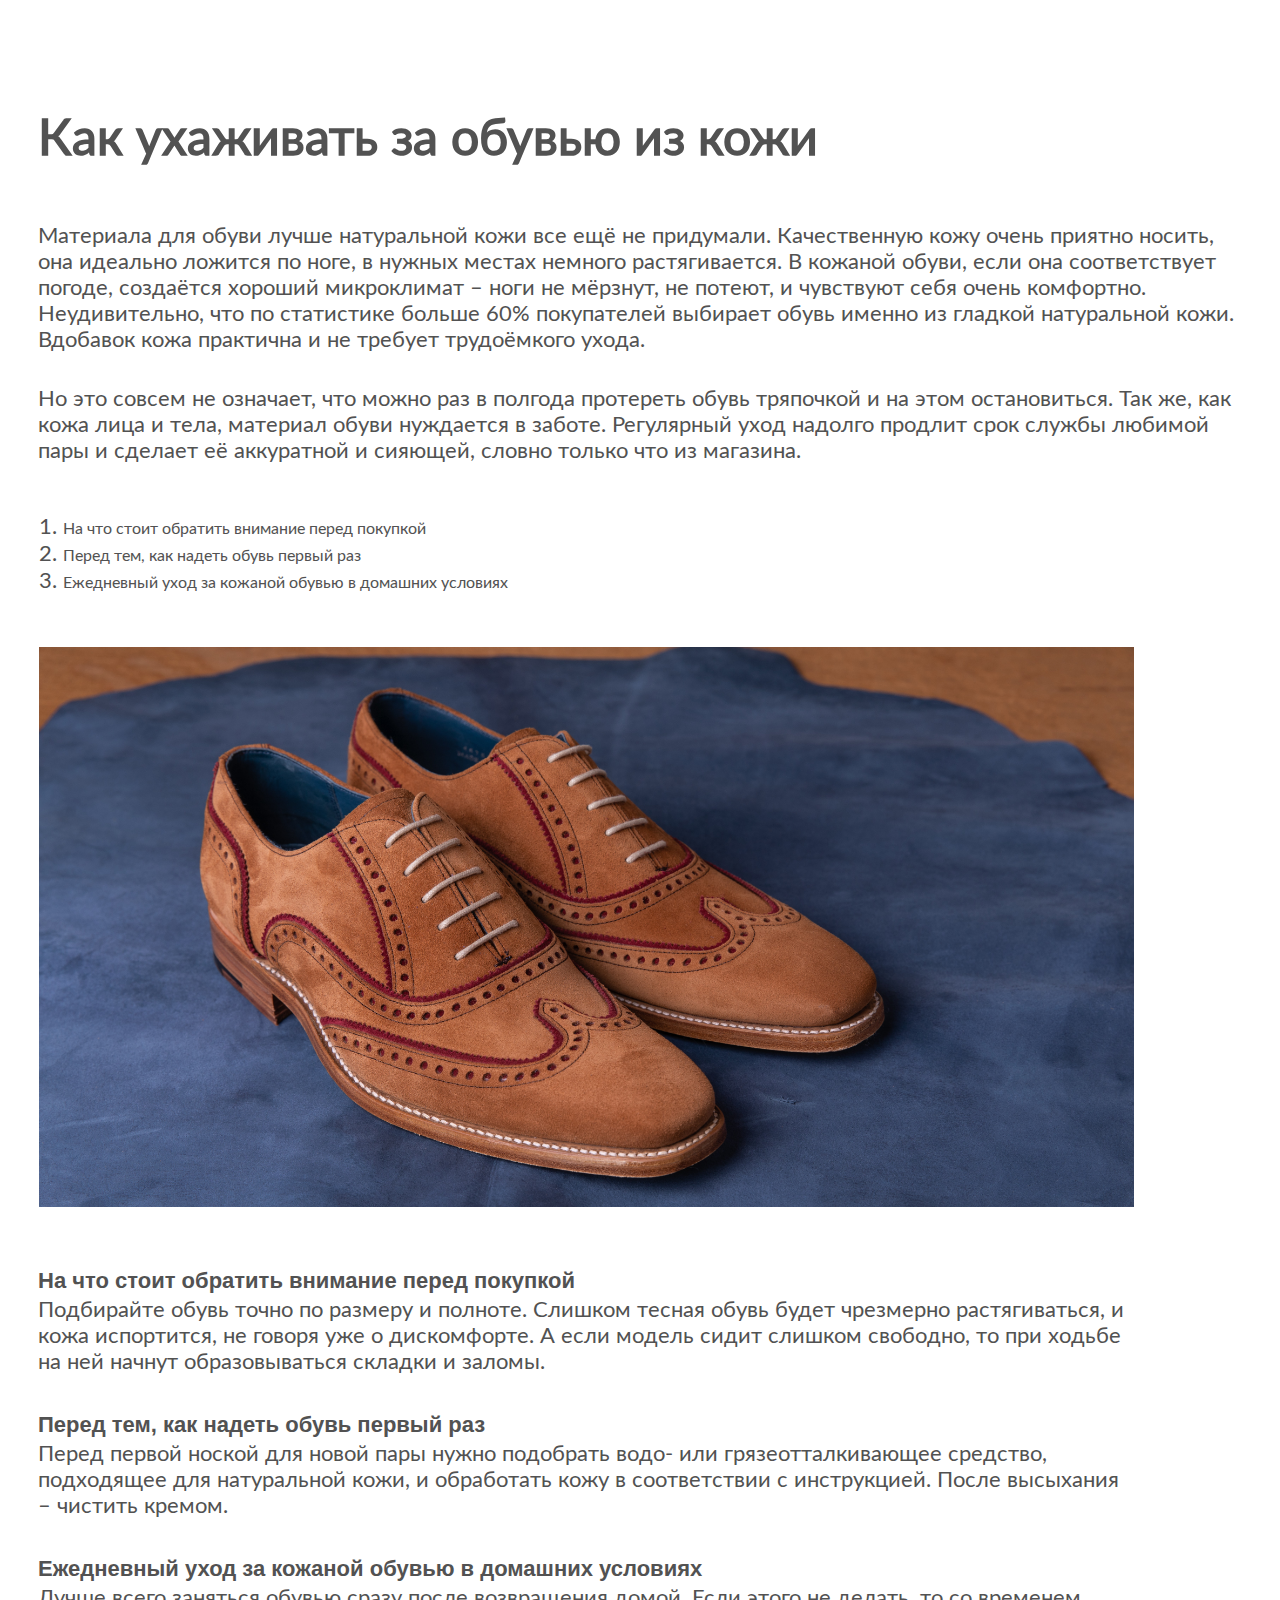
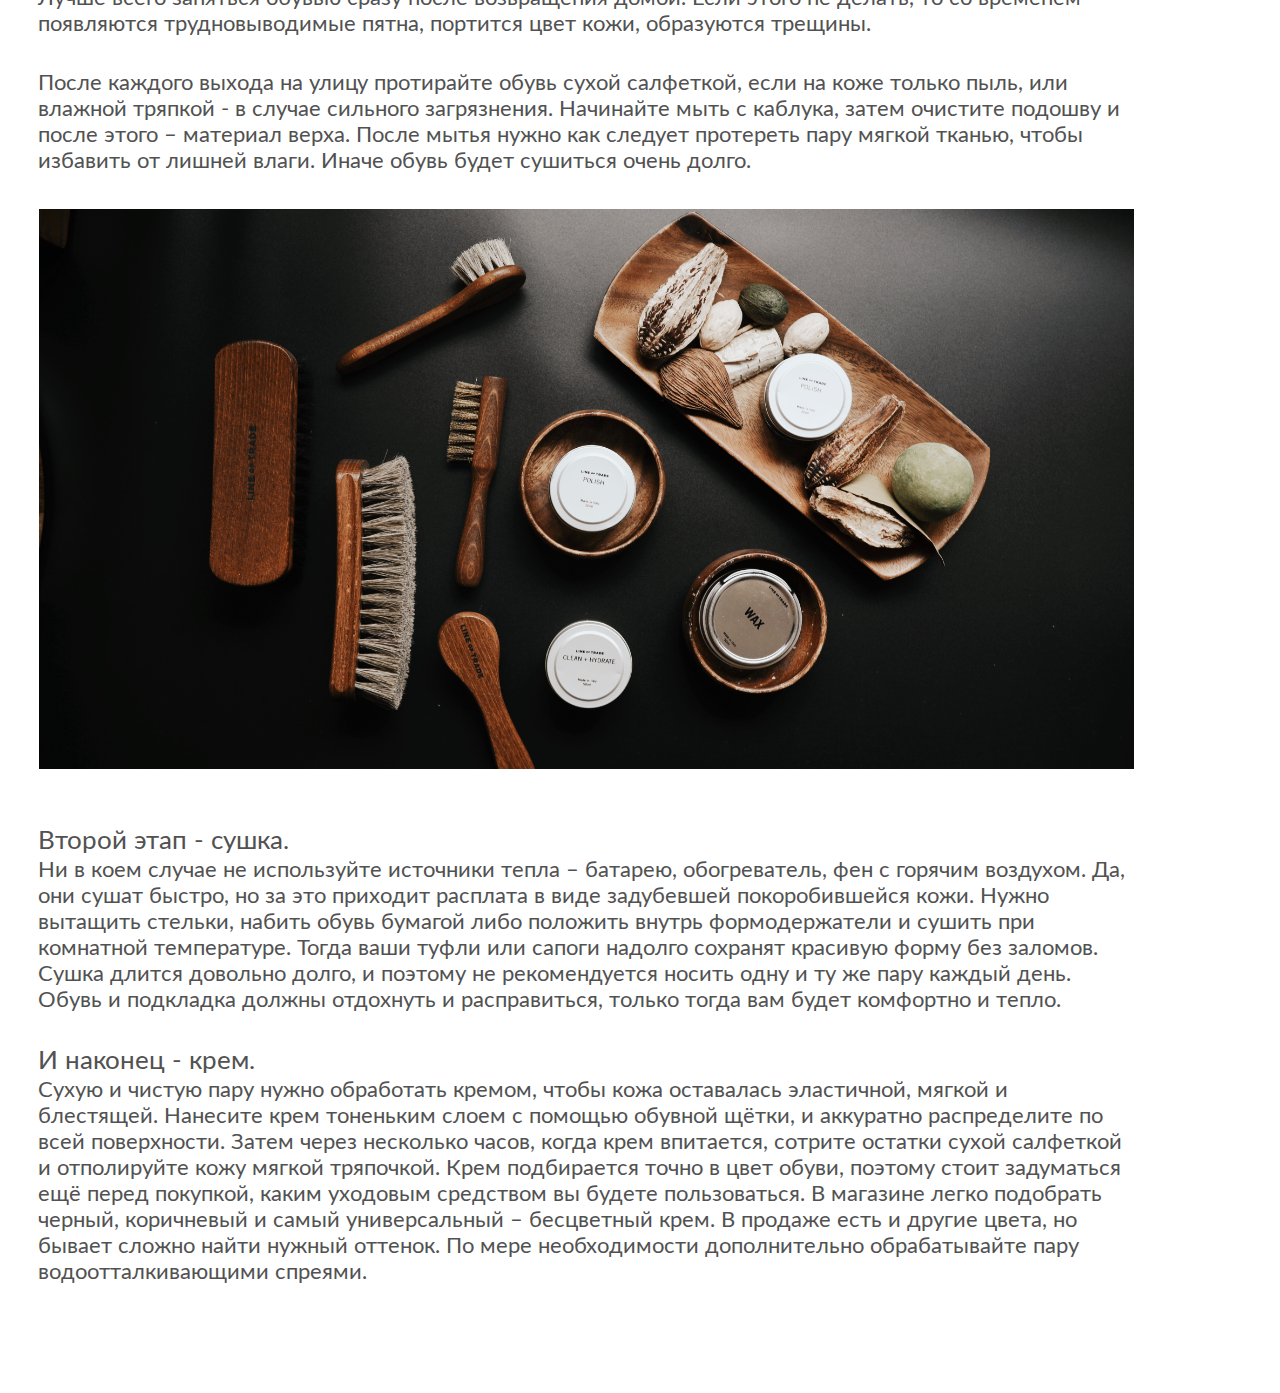
==== commit fd2dc621: "add fonts and preload fonts in html" ====
--- a/article.html
+++ b/article.html
@@ -4,6 +4,20 @@
     <meta charset="UTF-8" />
     <meta http-equiv="X-UA-Compatible" content="IE=edge" />
     <meta name="viewport" content="width=device-width, initial-scale=1.0" />
+    <link
+      rel="preload"
+      href="/fonts/lato-regular.woff2"
+      as="font"
+      type="font/woff2"
+      crossorigin
+    />
+    <link
+      rel="preload"
+      href="/fonts/lato-bold.woff2"
+      as="font"
+      type="font/woff2"
+      crossorigin
+    />
     <link rel="stylesheet" href="style.css" />
     <title>Document</title>
   </head>
--- a/style.css
+++ b/style.css
@@ -1,9 +1,23 @@
+@font-face {
+    font-family: 'lato-bold';
+    src: url(/fonts/lato-bold.woff) format("woff"),
+        url(/fonts/lato-bold.woff2) format("woff2");
+    font-weight: 700;
+}
+
+@font-face {
+    font-family: 'lato-regular';
+    src: url(/fonts/lato-regular.woff) format("woff"),
+        url(/fonts/lato-regular.woff2) format("woff2");
+    font-weight: 400;
+}
+
 *{ 
     box-sizing: border-box;
 }
 
 body {
-    font-family: 
+    /*font-family: 
     system-ui, 
     -apple-system, 
     BlinkMacSystemFont, 
@@ -14,7 +28,8 @@
     Cantarell, 
     'Open Sans', 
     'Helvetica Neue', 
-    sans-serif;
+    sans-serif;*/
+    font-family: 'lato-regular';
     font-size: 22px;
     color: #525252;
 }
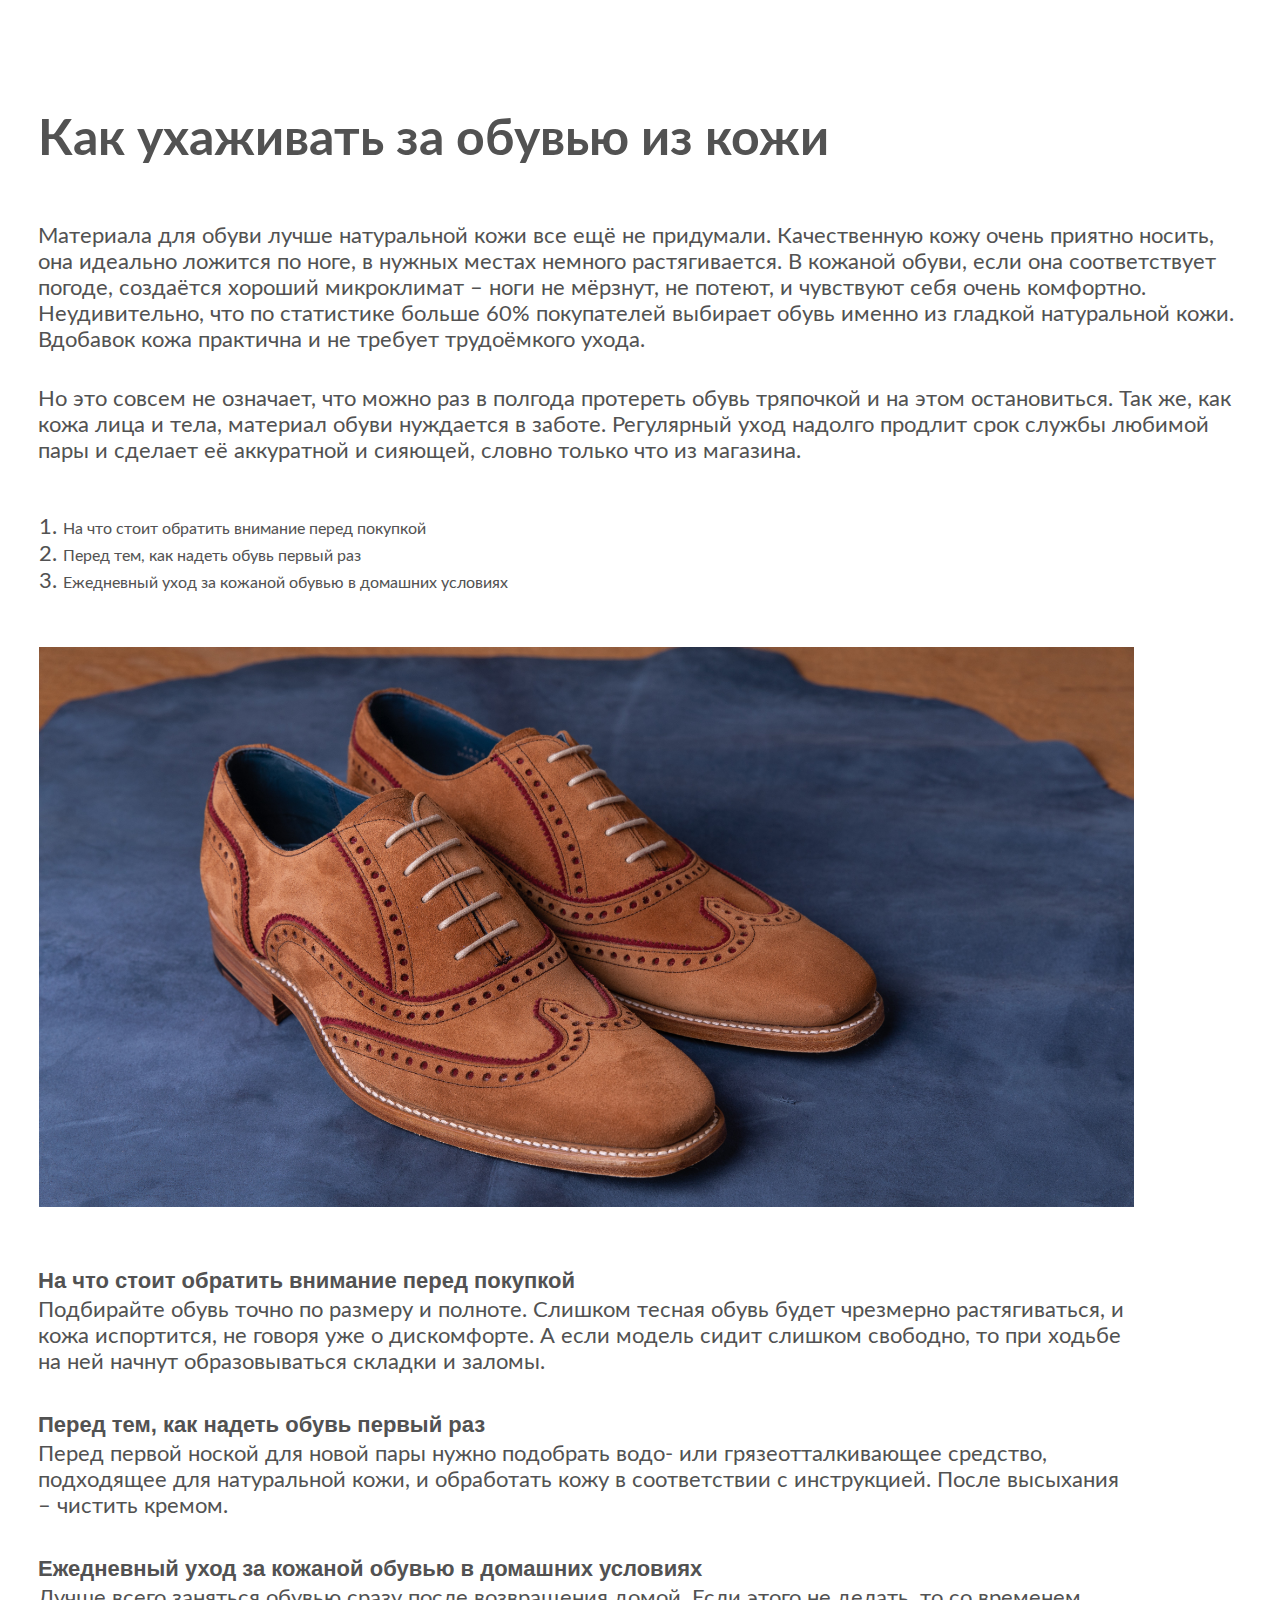
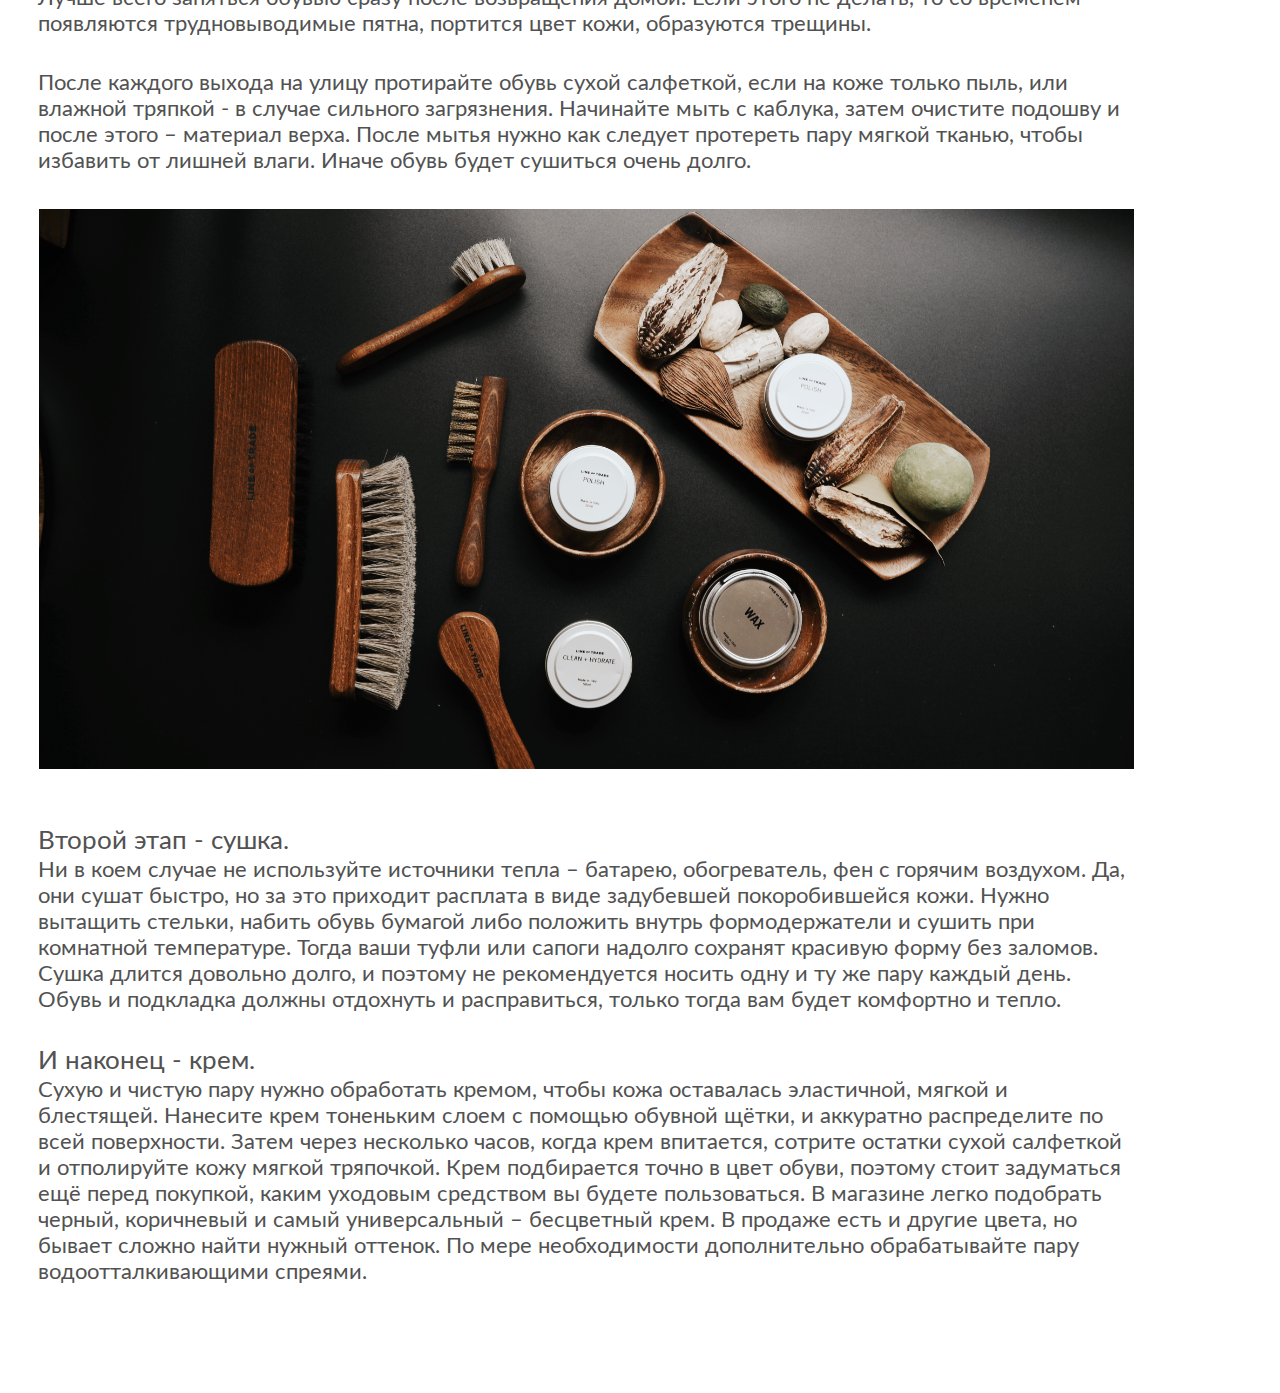
==== commit 34d23e0e: "удалил лишнее" ====
--- a/article.html
+++ b/article.html
@@ -18,7 +18,7 @@
       type="font/woff2"
       crossorigin
     />
-    <link rel="stylesheet" href="style.css" />
+    <link rel="stylesheet" href="/css/style.css" />
     <title>Document</title>
   </head>
   <body>
@@ -41,20 +41,20 @@
         любимой пары и сделает её аккуратной и сияющей, словно только что из
         магазина.
       </p>
-      <nav class="nav">
-        <ol class="navy">
-          <li>
-            <a class="link" href="#before-sale"
+      <nav class="navigation">
+        <ol class="navigation__list">
+          <li class="navigation__item">
+            <a class="navigation__link" href="#before-sale"
               >На что стоит обратить внимание перед покупкой</a
             >
           </li>
-          <li>
-            <a class="link" href="#before-first-use"
+          <li class="navigation__item">
+            <a class="navigation__link" href="#before-first-use"
               >Перед тем, как надеть обувь первый раз</a
             >
           </li>
-          <li>
-            <a class="link" href="#everyday-care"
+          <li class="navigation__item">
+            <a class="navigation__link" href="#everyday-care"
               >Ежедневный уход за кожаной обувью в домашних условиях</a
             >
           </li>
--- a/css/style.css
+++ b/css/style.css
@@ -0,0 +1,87 @@
+@font-face {
+    font-family: 'Lato';
+    src: local('lato-bold'), local('lato bold'), url(/fonts/lato-bold.woff) format("woff"),
+        url(/fonts/lato-bold.woff2) format("woff2");
+    font-weight: 700;
+}
+
+@font-face {
+    font-family: 'Lato';
+    src: local('lato-regular'), local('lato regular'), url(/fonts/lato-regular.woff) format("woff"),
+        url(/fonts/lato-regular.woff2) format("woff2");
+    font-weight: 400;
+}
+
+* {
+    box-sizing: border-box;
+}
+
+body {
+    font-family: 'Lato', Arial, sans-serif;
+    font-size: 22px;
+    color: #525252;
+}
+
+h1,
+h2,
+h3,
+p {
+    margin: 0;
+}
+
+.navigation {
+    padding: 17px 0 50px;
+}
+
+.navigation__list {
+    padding: 0 25px;
+    margin: 0;
+}
+
+.navigation__link {
+    color: inherit;
+    text-decoration: none;
+    font-size: 16px;
+    line-height: 24px;
+}
+
+.img {
+    margin-bottom: 50px;
+}
+
+.wrapper {
+    max-width: 1920px;
+    padding: 100px 30px;
+    margin: 0 auto;
+}
+
+.content {
+    max-width: 1095px;
+}
+
+.title {
+    font-size: 50px;
+    line-height: 65px;
+    font-weight: 700;
+    margin-bottom: 50px;
+}
+
+.sub-title {
+    font-size: 22px;
+    line-height: 33px;
+    font-weight: 700;
+    font-family: "Arial";
+}
+
+.section:not(:last-child) {
+    margin-bottom: 33px;
+}
+
+.care {
+    font-weight: 400;
+    margin-bottom: 0;
+}
+
+.paragraph:not(:last-child) {
+    margin-bottom: 33px;
+}